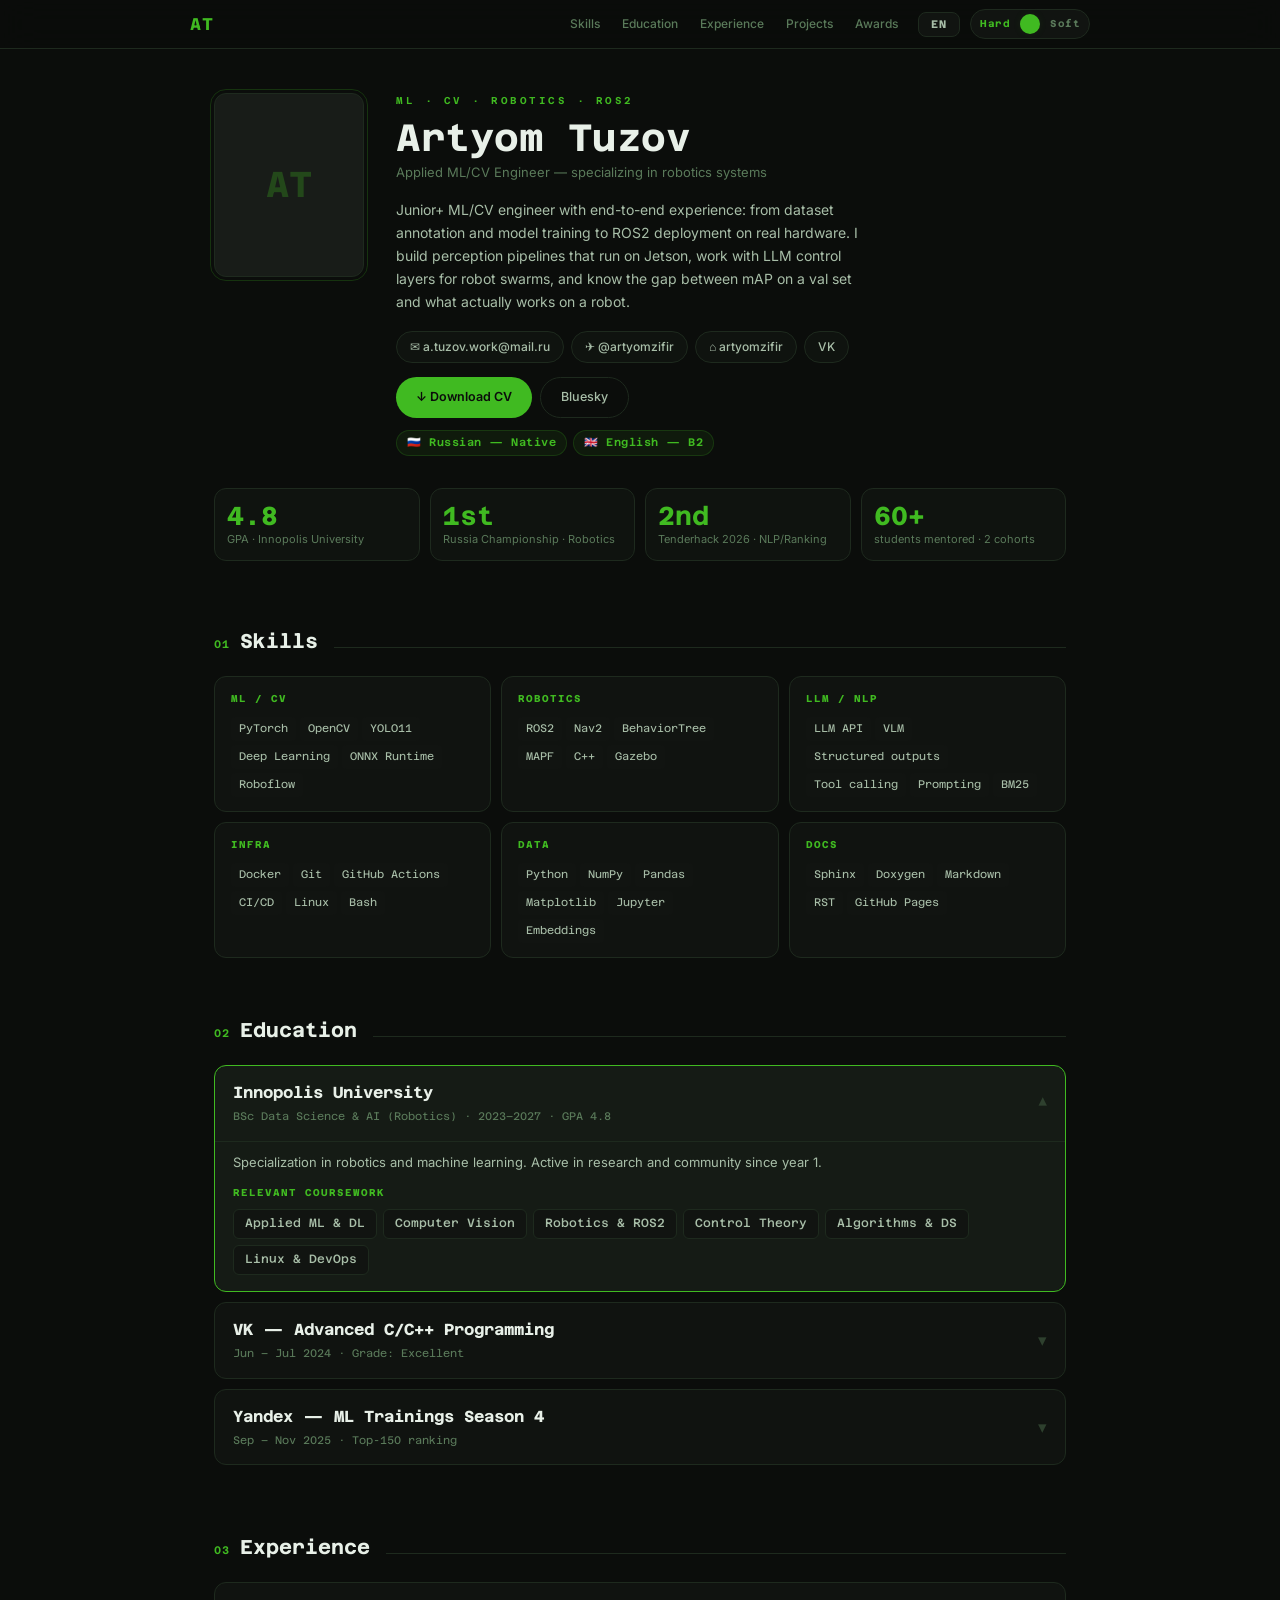
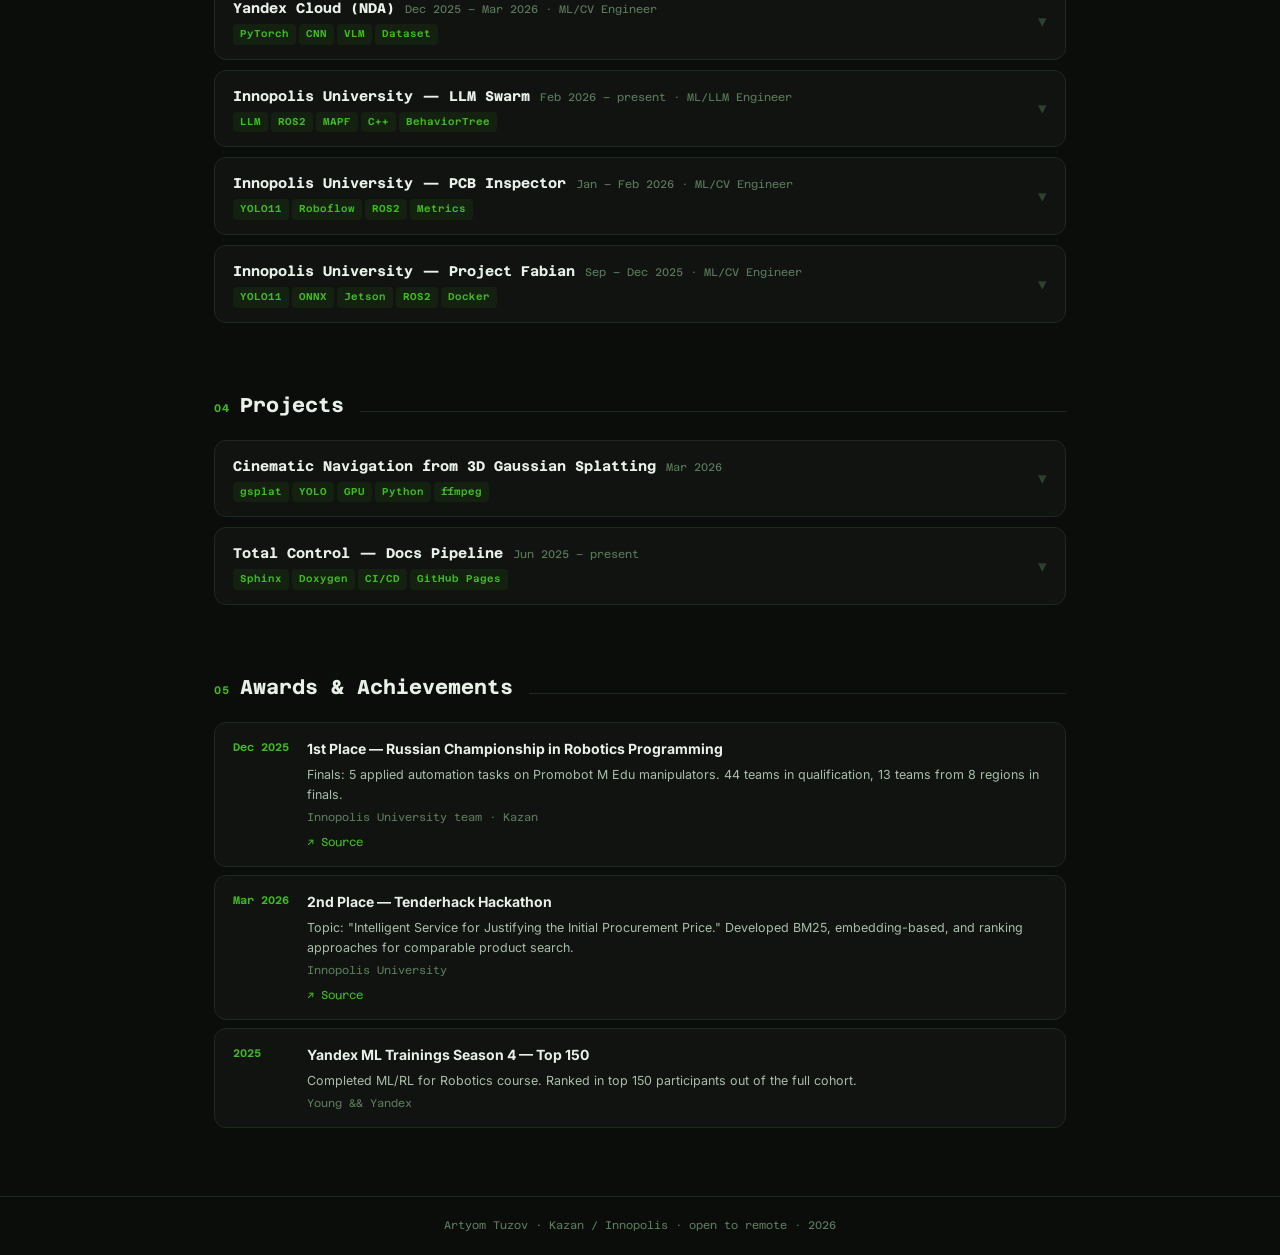
==== index.html @ c73aec63 "init" ====
<!doctype html>
<html lang="en" data-mode="hard" data-lang="en">
<head>
<meta charset="utf-8"/>
<meta name="viewport" content="width=device-width,initial-scale=1"/>
<title>Artyom Tuzov</title>
<meta name="description" content="ML/CV Engineer specializing in robotics. Champion of Russia in robotics programming."/>
<link rel="preconnect" href="https://fonts.googleapis.com"/>
<link rel="preconnect" href="https://fonts.gstatic.com" crossorigin/>
<!-- Font URL is set from CONFIG.fonts.google_fonts in render.js, but preloaded here as default -->
<link id="google-fonts" href="https://fonts.googleapis.com/css2?family=Azeret+Mono:wght@400;500;600;700&family=Comfortaa:wght@400;500;600;700&family=Inter:wght@300;400;500;600&display=swap" rel="stylesheet"/>
<link rel="stylesheet" href="assets/css/style.css"/>
</head>
<body>

<nav class="topbar">
  <div class="topbar-inner">
    <span class="logo">AT</span>
    <div class="topbar-right">
      <div class="nav-links">
        <a href="#skills"     id="nav-skills">Skills</a>
        <a href="#education"  id="nav-edu">Education</a>
        <a href="#experience" id="nav-exp">Experience</a>
        <a href="#projects"   id="nav-proj">Projects</a>
        <a href="#awards"     id="nav-awards">Awards</a>
      </div>

      <!-- Lang toggle -->
      <button class="lang-toggle" onclick="toggleLang()" aria-label="Switch language">
        <span class="lang-current">EN</span>
      </button>

      <!-- Mode toggle -->
      <div class="mode-toggle" onclick="toggleMode()">
        <div class="toggle-track">
          <span class="toggle-label hard-label">Hard</span>
          <span class="toggle-knob"></span>
          <span class="toggle-label soft-label">Soft</span>
        </div>
      </div>
    </div>
  </div>
</nav>

<div class="wrap">

  <header class="hero fi">
    <div class="hero-grid">
      <div class="hero-av-wrap">
        <div class="hero-av" id="hero-av">
          <div class="av-placeholder">AT</div>
        </div>
        <div class="av-ring"></div>
      </div>
      <div class="hero-content">
        <div class="hero-eyebrow" id="hero-eyebrow"></div>
        <h1 class="hero-name">Artyom Tuzov</h1>
        <p class="hero-tagline" id="hero-tagline"></p>
        <p class="hero-pitch" id="hero-pitch"></p>
        <div class="hero-contacts" id="hero-contacts"></div>
        <div class="hero-cta" id="hero-cta"></div>
        <div class="langs-row" id="langs-row"></div>
      </div>
    </div>
  </header>

  <div class="stats" id="stats"></div>

  <main>

    <section id="skills">
      <div class="section-head">
        <span class="section-num">01</span>
        <h2 class="section-title" id="skills-title">Skills</h2>
        <div class="section-line"></div>
      </div>
      <div class="skills-grid" id="skills-grid"></div>
    </section>

    <section id="education">
      <div class="section-head">
        <span class="section-num">02</span>
        <h2 class="section-title" id="edu-title">Education</h2>
        <div class="section-line"></div>
      </div>
      <div id="edu-content"></div>
    </section>

    <section id="experience">
      <div class="section-head">
        <span class="section-num">03</span>
        <h2 class="section-title" id="exp-title">Experience</h2>
        <div class="section-line"></div>
      </div>
      <div id="exp-list"></div>
    </section>

    <section id="projects">
      <div class="section-head">
        <span class="section-num">04</span>
        <h2 class="section-title" id="proj-title">Projects</h2>
        <div class="section-line"></div>
      </div>
      <div id="proj-list"></div>
    </section>

    <section id="awards">
      <div class="section-head">
        <span class="section-num">05</span>
        <h2 class="section-title" id="awards-title">Awards & Achievements</h2>
        <div class="section-line"></div>
      </div>
      <div class="awards-list" id="awards-list"></div>
    </section>

  </main>
</div>

<footer class="footer">
  <div class="wrap" id="footer-text">Artyom Tuzov · Kazan / Innopolis · open to remote · 2026</div>
</footer>

<script src="config.js"></script>
<script src="assets/js/render.js"></script>
<script src="assets/js/theme.js"></script>

<script>
// Update lang button and nav labels on toggle
const _origToggleLang = toggleLang;
function toggleLang() {
  _origToggleLang();
  document.querySelector('.lang-current').textContent = STATE.lang.toUpperCase();
  const navLabels = {
    en: ['Skills','Education','Experience','Projects','Awards'],
    ru: ['Навыки','Образование','Опыт','Проекты','Достижения']
  };
  const ids = ['nav-skills','nav-edu','nav-exp','nav-proj','nav-awards'];
  const labels = navLabels[STATE.lang] || navLabels.en;
  ids.forEach((id, i) => {
    const el = document.getElementById(id);
    if (el) el.textContent = labels[i];
  });
  const ftEl = document.getElementById('footer-text');
  if (ftEl) ftEl.textContent = STATE.lang === 'ru'
    ? 'Артём Тузов · Казань / Иннополис · открыт к удалённой работе · 2026'
    : 'Artyom Tuzov · Kazan / Innopolis · open to remote · 2026';
}
</script>

</body>
</html>
---- assets/css/style.css ----
/* ── Reset ── */
*, *::before, *::after { box-sizing: border-box; margin: 0; padding: 0; }
html { scroll-behavior: smooth; }

/* ── CSS vars — defaults, overridden by render.js applyConfig() ── */
:root {
  --bg:     #0B0D0B;
  --bg2:    #111411;
  --bg3:    #181C18;
  --fg:     #E8F0E8;
  --fg2:    #A8BEA8;
  --muted:  #5A7A5A;
  --faint:  #2E402E;
  --line:   #1E2A1E;
  --accent: #40ba21;
  --a2:     #5cd43e;
  --as:     rgba(64,186,33,0.08);
  --am:     rgba(64,186,33,0.18);
  --card:   rgba(17,20,17,0.92);
  --ch:     rgba(22,28,22,0.98);
  --r:      12px;
  --max:    900px;

  --fh: 'Azeret Mono', monospace;
  --fb: 'Inter', sans-serif;

  --fw-heading: 700;
  --fw-body:    400;
  --ls-body:    0px;
  --lh-body:    1.65;

  --hero-name-size:   38px;
  --hero-name-weight: 700;
  --section-size:     20px;
  --section-weight:   700;
  --card-name-size:   14px;
  --body-size:        14px;
  --stat-num-size:    26px;
  --stat-num-weight:  700;
}

/* ── Base ── */
body {
  font-family: var(--fb);
  font-size: var(--body-size);
  line-height: var(--lh-body);
  color: var(--fg);
  background: var(--bg);
  letter-spacing: var(--ls-body);
  -webkit-font-smoothing: antialiased;
  transition: background 0.45s, color 0.45s;
}
a { color: var(--accent); text-decoration: none; transition: color 0.2s; }
a:hover { color: var(--a2); }
.wrap { max-width: var(--max); margin: 0 auto; padding: 0 24px; }

/* ── Topbar ── */
.topbar {
  position: sticky; top: 0; z-index: 100;
  padding: 9px 24px;
  backdrop-filter: blur(20px) saturate(1.4);
  -webkit-backdrop-filter: blur(20px) saturate(1.4);
  background: color-mix(in srgb, var(--bg) 90%, transparent);
  border-bottom: 1px solid var(--line);
  transition: background 0.45s;
}
.topbar-inner { max-width: var(--max); margin: 0 auto; display: flex; justify-content: space-between; align-items: center; }
.logo {
  font-family: var(--fh); font-weight: var(--fw-heading); font-size: 17px;
  color: var(--accent); letter-spacing: 1px; transition: all 0.4s;
}
[data-mode="soft"] .logo { letter-spacing: 3px; }

.topbar-right { display: flex; align-items: center; gap: 10px; }
.nav-links { display: flex; gap: 2px; }
.nav-links a {
  color: var(--muted); font-size: 12px; font-weight: 500;
  padding: 5px 10px; border-radius: 7px;
  transition: color 0.2s, background 0.2s;
}
.nav-links a:hover { color: var(--fg); background: var(--as); }

/* ── Lang toggle ── */
.lang-toggle {
  padding: 5px 12px; font-size: 11px; font-weight: 700;
  font-family: 'Azeret Mono', monospace; letter-spacing: 1px;
  color: var(--fg2); background: var(--bg2);
  border: 1px solid var(--line); border-radius: 8px;
  cursor: pointer; transition: all 0.2s;
}
.lang-toggle:hover { border-color: var(--accent); color: var(--accent); }

/* ── Mode toggle ── */
.mode-toggle { cursor: pointer; }
.toggle-track {
  display: flex; align-items: center; gap: 7px;
  padding: 4px 6px; border-radius: 999px;
  background: var(--bg2); border: 1px solid var(--line);
  user-select: none; transition: background 0.4s;
}
.toggle-label {
  font-size: 10px; font-weight: 700; color: var(--muted);
  padding: 0 3px; font-family: 'Azeret Mono', monospace;
  letter-spacing: 0.5px; transition: color 0.3s;
}
[data-mode="hard"] .hard-label { color: var(--accent); }
[data-mode="soft"] .soft-label { color: var(--accent); }
[data-mode="soft"] .hard-label { color: var(--muted); }
.toggle-knob {
  width: 20px; height: 20px; border-radius: 50%;
  background: var(--accent); box-shadow: 0 0 8px var(--as);
  transition: transform 0.35s cubic-bezier(.4,0,.2,1), background 0.4s;
  flex-shrink: 0;
}
[data-mode="soft"] .toggle-knob { transform: translateX(2px); }

/* ── Hero ── */
.hero { padding: 44px 0 32px; }
.hero-grid { display: grid; grid-template-columns: 150px 1fr; gap: 32px; align-items: start; }
.hero-av-wrap { position: relative; width: 150px; height: 184px; }
.hero-av {
  width: 150px; height: 184px; border-radius: var(--r);
  border: 1px solid var(--line); background: var(--bg3);
  overflow: hidden; position: relative; z-index: 1;
  transition: border-color 0.4s, background 0.4s;
}
.hero-av img { width: 100%; height: 100%; object-fit: cover; }
.av-placeholder {
  width: 100%; height: 100%; display: flex; align-items: center; justify-content: center;
  font-family: var(--fh); font-size: 36px; font-weight: var(--fw-heading);
  color: var(--accent); opacity: 0.28;
}
.av-ring {
  position: absolute; inset: -4px; border-radius: calc(var(--r) + 4px);
  border: 1px solid var(--accent); opacity: 0.22; z-index: 0; transition: opacity 0.3s;
}
.hero-av-wrap:hover .av-ring { opacity: 0.55; }

.hero-eyebrow {
  font-family: 'Azeret Mono', monospace; font-size: 10px; font-weight: 600;
  color: var(--accent); letter-spacing: 2.5px; text-transform: uppercase; margin-bottom: 8px;
}
.hero-name {
  font-family: var(--fh); font-size: var(--hero-name-size); font-weight: var(--hero-name-weight);
  line-height: 1.05; letter-spacing: -0.5px; margin-bottom: 5px;
  transition: font-family 0.4s, font-size 0.3s;
}
[data-mode="soft"] .hero-name { font-weight: var(--fw-heading); letter-spacing: 0.3px; }
.hero-tagline {
  font-size: 13px; color: var(--muted); margin-bottom: 14px;
  font-weight: var(--fw-body); letter-spacing: var(--ls-body); transition: all 0.4s;
}
.hero-pitch {
  color: var(--fg2); font-size: var(--body-size); line-height: var(--lh-body);
  max-width: 52ch; margin-bottom: 18px; font-weight: var(--fw-body);
}
.hero-contacts { display: flex; flex-wrap: wrap; gap: 7px; margin-bottom: 14px; }
.contact-link {
  display: inline-flex; align-items: center; gap: 5px;
  padding: 5px 13px; font-size: 12px; font-weight: 500;
  color: var(--fg2); background: var(--card);
  border: 1px solid var(--line); border-radius: 999px; transition: all 0.2s;
}
.contact-link:hover { border-color: var(--accent); color: var(--accent); background: var(--as); }
.hero-cta { display: flex; gap: 8px; flex-wrap: wrap; margin-bottom: 12px; }
.btn-primary {
  display: inline-flex; align-items: center; gap: 6px;
  padding: 9px 20px; font-size: 12.5px; font-weight: 600;
  color: var(--bg); background: var(--accent);
  border: none; border-radius: 999px; cursor: pointer;
  transition: all 0.2s; font-family: inherit;
}
.btn-primary:hover { background: var(--a2); transform: translateY(-1px); }
.btn-secondary {
  display: inline-flex; align-items: center; gap: 6px;
  padding: 9px 20px; font-size: 12.5px; font-weight: 500;
  color: var(--fg2); background: transparent;
  border: 1px solid var(--line); border-radius: 999px;
  cursor: pointer; transition: all 0.2s; font-family: inherit;
}
.btn-secondary:hover { border-color: var(--accent); color: var(--accent); }
.langs-row { display: flex; gap: 6px; }
.lang-pill {
  display: inline-flex; align-items: center; gap: 4px;
  padding: 3px 10px; font-size: 11px; font-weight: 600;
  font-family: 'Azeret Mono', monospace; letter-spacing: 0.5px;
  color: var(--accent); background: var(--as);
  border-radius: 999px; border: 1px solid var(--am);
}

/* ── Stats ── */
.stats { display: grid; grid-template-columns: repeat(4, 1fr); gap: 10px; padding-bottom: 36px; }
.stat {
  padding: 14px 12px; background: var(--card); border: 1px solid var(--line);
  border-radius: var(--r); transition: all 0.25s; cursor: default;
}
.stat:hover { border-color: var(--accent); background: var(--as); }
.stat-num {
  font-family: var(--fh); font-size: var(--stat-num-size); font-weight: var(--stat-num-weight);
  color: var(--accent); line-height: 1; margin-bottom: 3px; transition: font-family 0.4s;
}
.stat-label { font-size: 11px; color: var(--muted); font-weight: 400; line-height: 1.3; }

/* ── Sections ── */
section { padding: 28px 0; }
.section-head { display: flex; align-items: baseline; gap: 10px; margin-bottom: 18px; }
.section-num { font-family: 'Azeret Mono', monospace; font-size: 11px; color: var(--accent); font-weight: 600; letter-spacing: 1px; }
.section-title {
  font-family: var(--fh); font-size: var(--section-size); font-weight: var(--section-weight);
  transition: font-family 0.4s;
}
.section-line { flex: 1; height: 1px; background: var(--line); margin-left: 6px; }

/* ── Skills ── */
.skills-grid { display: grid; grid-template-columns: repeat(3, 1fr); gap: 10px; }
.skill-group {
  padding: 14px 16px; background: var(--card); border: 1px solid var(--line);
  border-radius: var(--r); transition: border-color 0.25s;
}
.skill-group:hover { border-color: var(--accent); }
.skill-group-title {
  font-family: 'Azeret Mono', monospace; font-size: 10px; font-weight: 700;
  color: var(--accent); text-transform: uppercase; letter-spacing: 1px; margin-bottom: 9px;
}
.skill-group-items { display: flex; flex-wrap: wrap; gap: 4px; }
.skill-tag {
  padding: 3px 8px; font-size: 11px; color: var(--fg2);
  background: var(--bg2); border-radius: 4px;
  font-family: 'Azeret Mono', monospace; transition: all 0.2s; cursor: default;
}
.skill-tag:hover { background: var(--as); color: var(--accent); }

/* ── Education ── */
.edu-card {
  border: 1px solid var(--line); border-radius: var(--r);
  background: var(--card); margin-bottom: 10px; overflow: hidden;
  transition: border-color 0.25s, background 0.25s;
}
.edu-card:hover { border-color: var(--faint); }
.edu-card[open] { background: var(--ch); border-color: var(--accent); }
.edu-summary {
  cursor: pointer; list-style: none;
  padding: 14px 18px; display: flex; align-items: center;
  justify-content: space-between; gap: 10px; user-select: none;
}
.edu-summary::-webkit-details-marker { display: none; }
.edu-title { font-family: var(--fh); font-size: 16px; font-weight: var(--fw-heading); transition: font-family 0.4s; }
.edu-sub { font-size: 11px; color: var(--muted); font-family: 'Azeret Mono', monospace; margin-top: 2px; }
.edu-body { padding: 0 18px 16px; border-top: 1px solid var(--line); }
.edu-desc { font-size: 13px; color: var(--fg2); margin-top: 10px; line-height: 1.65; font-weight: var(--fw-body); }
.courses-label {
  font-family: 'Azeret Mono', monospace; font-size: 10px; font-weight: 700;
  color: var(--accent); text-transform: uppercase; letter-spacing: 1px; margin: 12px 0 8px;
}
.courses-grid { display: flex; flex-wrap: wrap; gap: 6px; }
.course-chip {
  padding: 4px 11px; font-size: 12px; font-weight: 500;
  color: var(--fg2); background: var(--bg2);
  border: 1px solid var(--line); border-radius: 6px;
  font-family: 'Azeret Mono', monospace; cursor: default;
  transition: background 0.2s, border-color 0.2s, color 0.2s;
}
.course-chip:hover { background: var(--as); border-color: var(--accent); color: var(--accent); }

/* ── Cards ── */
.exp-card, .proj-card {
  border: 1px solid var(--line); border-radius: var(--r);
  background: var(--card); margin-bottom: 10px; overflow: hidden;
  transition: border-color 0.25s, background 0.25s;
}
.exp-card:hover, .proj-card:hover { border-color: var(--faint); }
.exp-card[open], .proj-card[open] { background: var(--ch); border-color: var(--accent); }
.card-summary {
  cursor: pointer; list-style: none;
  padding: 14px 18px; display: flex; align-items: center;
  justify-content: space-between; gap: 10px; user-select: none;
}
.card-summary::-webkit-details-marker { display: none; }
.sum-left { display: flex; flex-direction: column; gap: 4px; min-width: 0; }
.sum-top { display: flex; flex-wrap: wrap; align-items: baseline; gap: 6px 10px; }
.sum-name { font-family: var(--fh); font-size: var(--card-name-size); font-weight: var(--fw-heading); transition: font-family 0.4s; }
.sum-meta { font-size: 11px; color: var(--muted); font-family: 'Azeret Mono', monospace; }
.sum-tags { display: flex; flex-wrap: wrap; gap: 3px; }
.sum-chevron { color: var(--faint); font-size: 17px; flex-shrink: 0; transition: transform 0.3s; }
details[open] .sum-chevron { transform: rotate(180deg); }
.tag { display: inline-block; padding: 2px 7px; font-size: 10px; font-weight: 600; font-family: 'Azeret Mono', monospace; border-radius: 4px; white-space: nowrap; }
.tag-accent { color: var(--accent); background: var(--as); }
.card-body { padding: 0 18px 16px; border-top: 1px solid var(--line); }
.card-sum-text { font-size: 13px; color: var(--fg2); margin-top: 10px; line-height: 1.65; font-weight: var(--fw-body); }
.body-title { font-family: 'Azeret Mono', monospace; font-size: 10px; font-weight: 700; color: var(--accent); text-transform: uppercase; letter-spacing: 1px; margin: 14px 0 7px; }
.bullet-list { list-style: none; display: flex; flex-direction: column; gap: 5px; }
.bullet-list li { position: relative; padding-left: 14px; font-size: 13px; color: var(--fg2); line-height: 1.6; font-weight: var(--fw-body); }
.bullet-list li::before { content: ''; position: absolute; left: 0; top: 7px; width: 4px; height: 4px; background: var(--accent); border-radius: 1px; }
.card-link { margin-top: 10px; font-size: 11.5px; font-family: 'Azeret Mono', monospace; }

/* ── Story ── */
.story-grid { display: grid; grid-template-columns: repeat(3, 1fr); gap: 10px; margin: 12px 0; }
.story-block { padding: 10px 12px; background: var(--bg2); border-radius: 6px; border-left: 2px solid var(--accent); }
.story-label { font-family: 'Azeret Mono', monospace; font-size: 9px; font-weight: 600; color: var(--accent); text-transform: uppercase; letter-spacing: 1px; margin-bottom: 4px; }
.story-text { font-size: 12px; color: var(--fg2); line-height: 1.55; font-weight: var(--fw-body); }
.kv-row { display: flex; gap: 8px; margin-top: 10px; font-size: 12px; align-items: baseline; }
.kv-key { font-family: 'Azeret Mono', monospace; font-size: 10px; font-weight: 600; color: var(--muted); }
.kv-val { color: var(--fg2); font-weight: var(--fw-body); }

/* ── Awards ── */
.awards-list { display: flex; flex-direction: column; gap: 8px; }
.award-item {
  padding: 14px 18px; background: var(--card); border: 1px solid var(--line);
  border-radius: var(--r); transition: border-color 0.25s;
}
.award-item:hover { border-color: var(--accent); }
.award-top { display: flex; align-items: flex-start; gap: 14px; }
.award-year { font-family: 'Azeret Mono', monospace; font-size: 11px; font-weight: 600; color: var(--accent); white-space: nowrap; padding-top: 2px; min-width: 60px; }
.award-name { font-size: 14px; font-weight: var(--fw-heading); color: var(--fg); margin-bottom: 5px; }
.award-desc { font-size: 12.5px; color: var(--fg2); line-height: 1.6; font-weight: var(--fw-body); }
.award-meta { font-size: 11px; color: var(--muted); margin-top: 4px; font-family: 'Azeret Mono', monospace; }

/* ── Footer ── */
.footer { margin-top: 40px; padding: 20px 0; border-top: 1px solid var(--line); text-align: center; font-size: 11px; color: var(--muted); font-family: 'Azeret Mono', monospace; }

/* ── Animations ── */
@keyframes fadeUp { from { opacity: 0; transform: translateY(14px); } to { opacity: 1; transform: translateY(0); } }
.fi { animation: fadeUp 0.55s ease both; }
.d1 { animation-delay: 0.06s; } .d2 { animation-delay: 0.12s; } .d3 { animation-delay: 0.18s; } .d4 { animation-delay: 0.24s; }
.transitioning * { transition: background 0.45s, color 0.45s, border-color 0.45s, font-family 0.4s !important; }

/* ── Responsive ── */
@media (max-width: 700px) {
  .hero-grid { grid-template-columns: 1fr; gap: 18px; }
  .hero-av-wrap, .hero-av { width: 110px; height: 135px; }
  .hero-name { font-size: 28px; }
  .stats { grid-template-columns: repeat(2, 1fr); }
  .skills-grid { grid-template-columns: repeat(2, 1fr); }
  .story-grid { grid-template-columns: 1fr; }
  .nav-links { display: none; }
}
@media (max-width: 480px) {
  .hero-name { font-size: 22px; }
  .stats { grid-template-columns: 1fr; }
  .skills-grid { grid-template-columns: 1fr; }
}
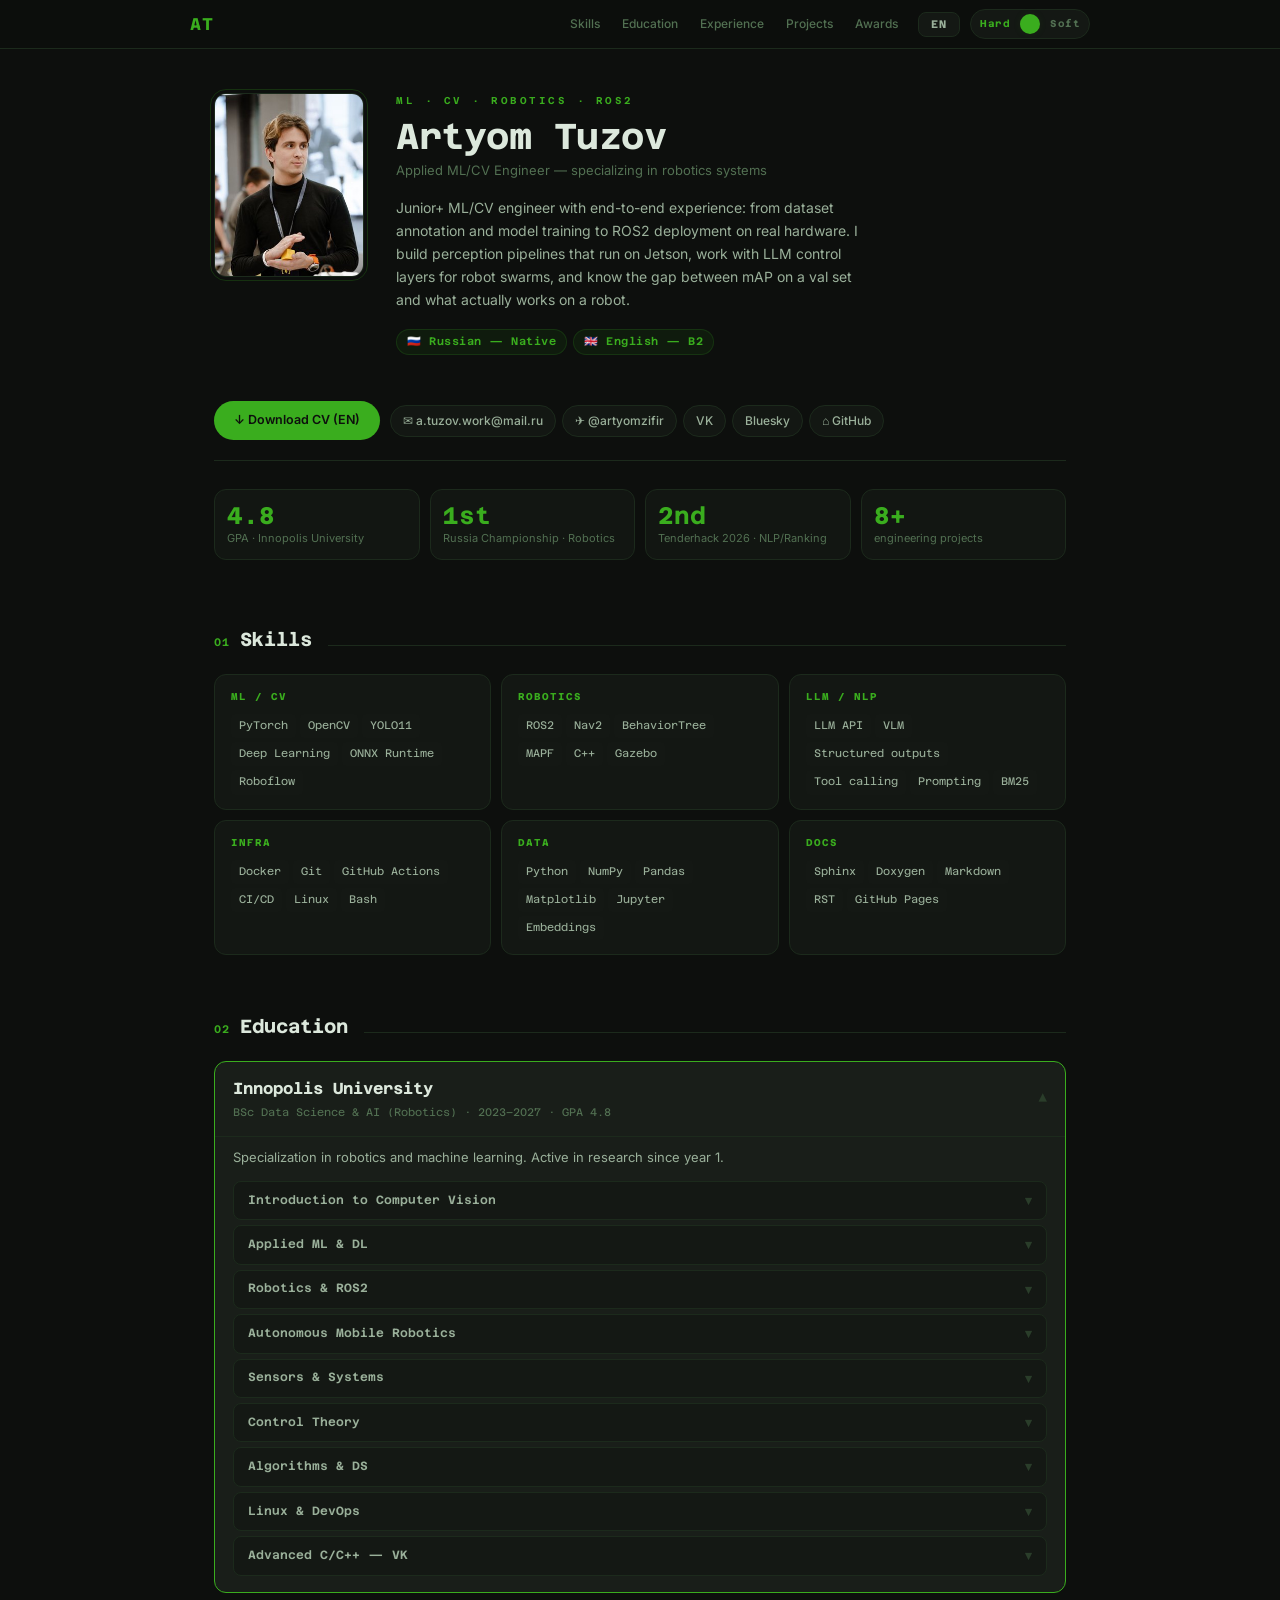
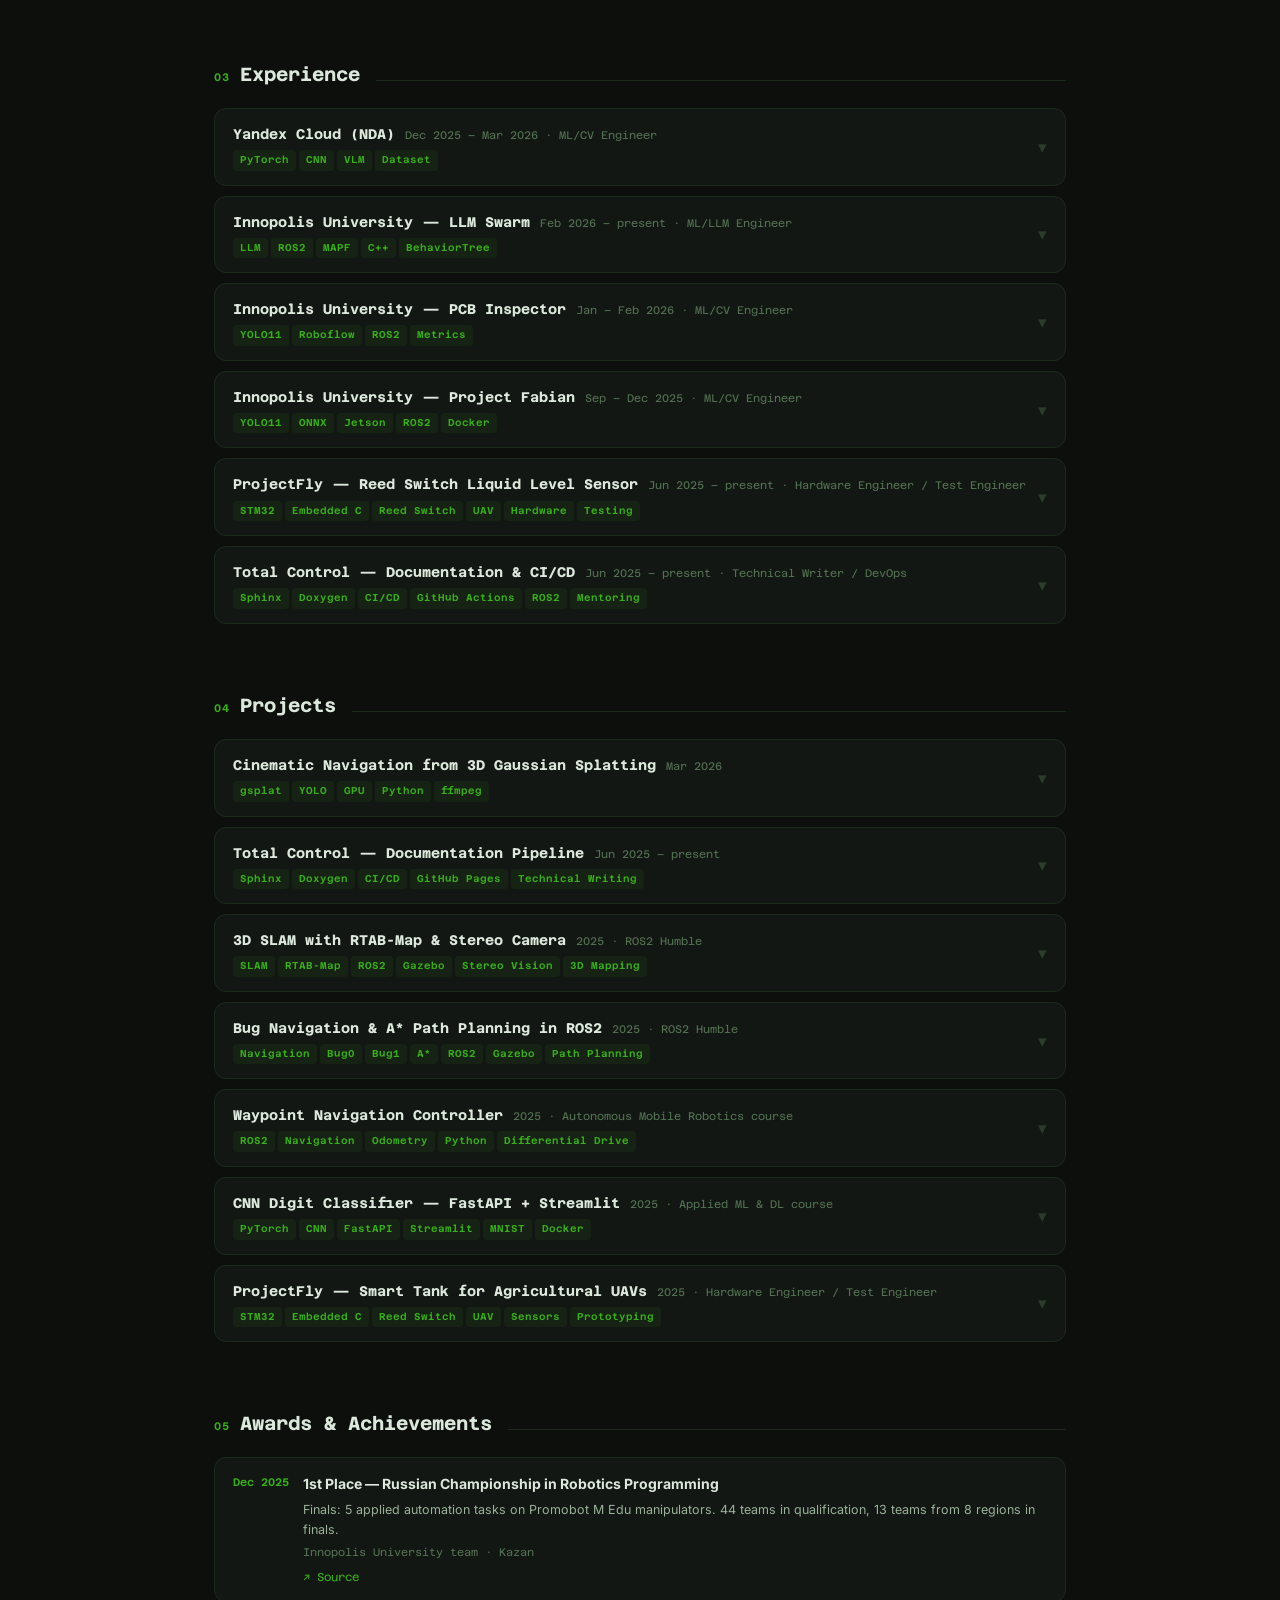
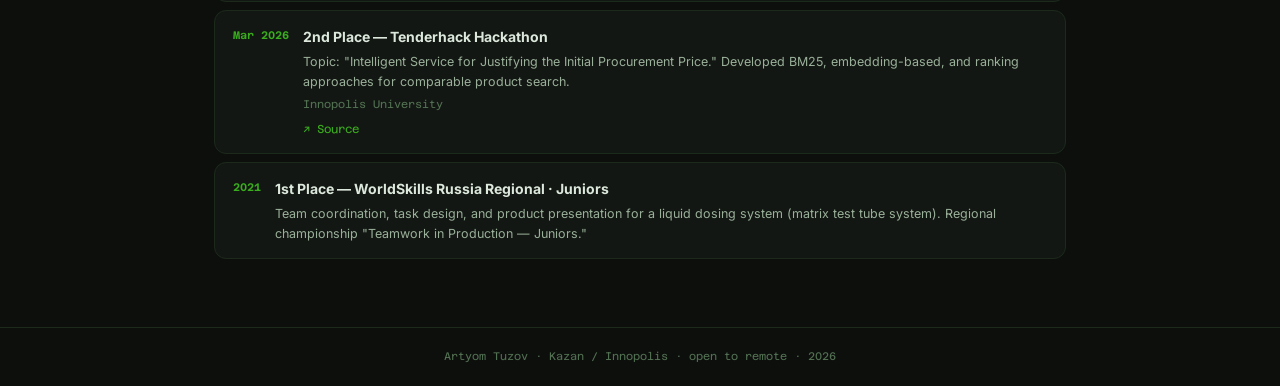
==== commit 06f40b27: "working..." ====
--- a/index.html
+++ b/index.html
@@ -7,8 +7,7 @@
 <meta name="description" content="ML/CV Engineer specializing in robotics. Champion of Russia in robotics programming."/>
 <link rel="preconnect" href="https://fonts.googleapis.com"/>
 <link rel="preconnect" href="https://fonts.gstatic.com" crossorigin/>
-<!-- Font URL is set from CONFIG.fonts.google_fonts in render.js, but preloaded here as default -->
-<link id="google-fonts" href="https://fonts.googleapis.com/css2?family=Azeret+Mono:wght@400;500;600;700&family=Comfortaa:wght@400;500;600;700&family=Inter:wght@300;400;500;600&display=swap" rel="stylesheet"/>
+<link href="https://fonts.googleapis.com/css2?family=Azeret+Mono:wght@400;500;600;700&family=Comfortaa:wght@400;500;600;700&family=Nunito:wght@400;500;600;700&family=Inter:wght@300;400;500;600&display=swap" rel="stylesheet"/>
 <link rel="stylesheet" href="assets/css/style.css"/>
 </head>
 <body>
@@ -24,13 +23,9 @@
         <a href="#projects"   id="nav-proj">Projects</a>
         <a href="#awards"     id="nav-awards">Awards</a>
       </div>
-
-      <!-- Lang toggle -->
-      <button class="lang-toggle" onclick="toggleLang()" aria-label="Switch language">
+      <button class="lang-toggle" onclick="toggleLang()">
         <span class="lang-current">EN</span>
       </button>
-
-      <!-- Mode toggle -->
       <div class="mode-toggle" onclick="toggleMode()">
         <div class="toggle-track">
           <span class="toggle-label hard-label">Hard</span>
@@ -47,9 +42,7 @@
   <header class="hero fi">
     <div class="hero-grid">
       <div class="hero-av-wrap">
-        <div class="hero-av" id="hero-av">
-          <div class="av-placeholder">AT</div>
-        </div>
+        <div class="hero-av" id="hero-av"><div class="av-placeholder">AT</div></div>
         <div class="av-ring"></div>
       </div>
       <div class="hero-content">
@@ -57,18 +50,19 @@
         <h1 class="hero-name">Artyom Tuzov</h1>
         <p class="hero-tagline" id="hero-tagline"></p>
         <p class="hero-pitch" id="hero-pitch"></p>
-        <div class="hero-contacts" id="hero-contacts"></div>
-        <div class="hero-cta" id="hero-cta"></div>
         <div class="langs-row" id="langs-row"></div>
       </div>
     </div>
   </header>
 
+  <!-- Contacts + CV strip -->
+  <div class="contacts-strip" id="contacts-strip"></div>
+
   <div class="stats" id="stats"></div>
 
   <main>
 
-    <section id="skills">
+    <section id="skills" data-section="skills">
       <div class="section-head">
         <span class="section-num">01</span>
         <h2 class="section-title" id="skills-title">Skills</h2>
@@ -77,7 +71,7 @@
       <div class="skills-grid" id="skills-grid"></div>
     </section>
 
-    <section id="education">
+    <section id="education" data-section="education">
       <div class="section-head">
         <span class="section-num">02</span>
         <h2 class="section-title" id="edu-title">Education</h2>
@@ -86,7 +80,7 @@
       <div id="edu-content"></div>
     </section>
 
-    <section id="experience">
+    <section id="experience" data-section="experience">
       <div class="section-head">
         <span class="section-num">03</span>
         <h2 class="section-title" id="exp-title">Experience</h2>
@@ -95,7 +89,7 @@
       <div id="exp-list"></div>
     </section>
 
-    <section id="projects">
+    <section id="projects" data-section="projects">
       <div class="section-head">
         <span class="section-num">04</span>
         <h2 class="section-title" id="proj-title">Projects</h2>
@@ -104,7 +98,7 @@
       <div id="proj-list"></div>
     </section>
 
-    <section id="awards">
+    <section id="awards" data-section="awards">
       <div class="section-head">
         <span class="section-num">05</span>
         <h2 class="section-title" id="awards-title">Awards & Achievements</h2>
@@ -123,29 +117,5 @@
 <script src="config.js"></script>
 <script src="assets/js/render.js"></script>
 <script src="assets/js/theme.js"></script>
-
-<script>
-// Update lang button and nav labels on toggle
-const _origToggleLang = toggleLang;
-function toggleLang() {
-  _origToggleLang();
-  document.querySelector('.lang-current').textContent = STATE.lang.toUpperCase();
-  const navLabels = {
-    en: ['Skills','Education','Experience','Projects','Awards'],
-    ru: ['Навыки','Образование','Опыт','Проекты','Достижения']
-  };
-  const ids = ['nav-skills','nav-edu','nav-exp','nav-proj','nav-awards'];
-  const labels = navLabels[STATE.lang] || navLabels.en;
-  ids.forEach((id, i) => {
-    const el = document.getElementById(id);
-    if (el) el.textContent = labels[i];
-  });
-  const ftEl = document.getElementById('footer-text');
-  if (ftEl) ftEl.textContent = STATE.lang === 'ru'
-    ? 'Артём Тузов · Казань / Иннополис · открыт к удалённой работе · 2026'
-    : 'Artyom Tuzov · Kazan / Innopolis · open to remote · 2026';
-}
-</script>
-
 </body>
 </html>
--- a/assets/css/style.css
+++ b/assets/css/style.css
@@ -262,6 +262,33 @@
 }
 .course-chip:hover { background: var(--as); border-color: var(--accent); color: var(--accent); }
 
+/* Expandable course cards */
+.course-card {
+  border: 1px solid var(--line); border-radius: 8px;
+  background: var(--bg2); overflow: hidden;
+  transition: border-color 0.2s, background 0.2s;
+  width: 100%;
+}
+.course-card[open] { border-color: var(--accent); background: var(--card); }
+.course-card-summary {
+  cursor: pointer; list-style: none;
+  padding: 7px 12px; display: flex; align-items: center;
+  justify-content: space-between; gap: 8px; user-select: none;
+}
+.course-card-summary::-webkit-details-marker { display: none; }
+.course-card-name {
+  font-size: 12px; font-weight: 600; color: var(--fg2);
+  font-family: 'Azeret Mono', monospace; transition: color 0.2s;
+}
+.course-card[open] .course-card-name { color: var(--accent); }
+.course-chevron { font-size: 13px; color: var(--faint); transition: transform 0.25s; flex-shrink: 0; }
+.course-card[open] .course-chevron { transform: rotate(180deg); }
+.course-card-body {
+  padding: 0 12px 10px; font-size: 12px; color: var(--fg2);
+  line-height: 1.6; border-top: 1px solid var(--line);
+  padding-top: 8px; font-weight: var(--fw-body);
+}
+
 /* ── Cards ── */
 .exp-card, .proj-card {
   border: 1px solid var(--line); border-radius: var(--r);
@@ -302,6 +329,21 @@
 .kv-key { font-family: 'Azeret Mono', monospace; font-size: 10px; font-weight: 600; color: var(--muted); }
 .kv-val { color: var(--fg2); font-weight: var(--fw-body); }
 
+/* ── Contacts strip ── */
+.contacts-strip {
+  display: flex; align-items: center; flex-wrap: wrap; gap: 10px;
+  padding: 14px 0 20px; border-bottom: 1px solid var(--line); margin-bottom: 28px;
+}
+.strip-left { flex-shrink: 0; }
+.strip-links { display: flex; flex-wrap: wrap; gap: 6px; }
+.contact-pill {
+  display: inline-flex; align-items: center; gap: 4px;
+  padding: 5px 12px; font-size: 12px; font-weight: 500;
+  color: var(--fg2); background: var(--card);
+  border: 1px solid var(--line); border-radius: 999px; transition: all 0.2s;
+}
+.contact-pill:hover { border-color: var(--accent); color: var(--accent); background: var(--as); }
+
 /* ── Awards ── */
 .awards-list { display: flex; flex-direction: column; gap: 8px; }
 .award-item {
@@ -310,8 +352,12 @@
 }
 .award-item:hover { border-color: var(--accent); }
 .award-top { display: flex; align-items: flex-start; gap: 14px; }
-.award-year { font-family: 'Azeret Mono', monospace; font-size: 11px; font-weight: 600; color: var(--accent); white-space: nowrap; padding-top: 2px; min-width: 60px; }
-.award-name { font-size: 14px; font-weight: var(--fw-heading); color: var(--fg); margin-bottom: 5px; }
+.award-year {
+  font-family: 'Azeret Mono', monospace; font-size: 11px; font-weight: 600;
+  color: var(--accent); white-space: nowrap; padding-top: 2px; flex-shrink: 0;
+}
+.award-body { min-width: 0; flex: 1; }
+.award-name { font-size: 14px; font-weight: var(--fw-heading); color: var(--fg); margin-bottom: 4px; }
 .award-desc { font-size: 12.5px; color: var(--fg2); line-height: 1.6; font-weight: var(--fw-body); }
 .award-meta { font-size: 11px; color: var(--muted); margin-top: 4px; font-family: 'Azeret Mono', monospace; }
 
@@ -339,3 +385,53 @@
   .stats { grid-template-columns: 1fr; }
   .skills-grid { grid-template-columns: 1fr; }
 }
+
+/* ── Course cards (expandable) ── */
+.courses-grid { display: flex; flex-direction: column; gap: 5px; }
+.course-chip {
+  display: inline-block;
+  padding: 4px 11px; font-size: 12px; font-weight: 500;
+  color: var(--fg2); background: var(--bg2);
+  border: 1px solid var(--line); border-radius: 6px;
+  font-family: 'Azeret Mono', monospace; cursor: default;
+  transition: background 0.2s, border-color 0.2s, color 0.2s;
+  margin: 2px;
+}
+.course-chip:hover { background: var(--as); border-color: var(--accent); color: var(--accent); }
+.course-card {
+  border: 1px solid var(--line); border-radius: 8px;
+  background: var(--bg2); overflow: hidden;
+  transition: border-color 0.2s;
+}
+.course-card:hover { border-color: var(--faint); }
+.course-card[open] { border-color: var(--accent); background: var(--bg3); }
+.course-card-summary {
+  cursor: pointer; list-style: none;
+  padding: 8px 14px; display: flex;
+  align-items: center; justify-content: space-between;
+  gap: 8px; user-select: none;
+  font-family: 'Azeret Mono', monospace; font-size: 11.5px;
+  font-weight: 600; color: var(--fg2);
+}
+.course-card-summary::-webkit-details-marker { display: none; }
+.course-card[open] .course-card-summary { color: var(--accent); }
+.course-chevron { font-size: 13px; color: var(--faint); transition: transform 0.25s; flex-shrink: 0; }
+.course-card[open] .course-chevron { transform: rotate(180deg); }
+.course-card-body {
+  padding: 6px 14px 10px;
+  font-size: 12px; color: var(--fg2); line-height: 1.6;
+  border-top: 1px solid var(--line);
+  font-weight: var(--fw-body);
+}
+
+/* ── Cyrillic font fix for soft mode ── */
+/* Comfortaa has no Cyrillic — use Nunito in RU soft */
+[data-lang="ru"][data-mode="soft"] .hero-name,
+[data-lang="ru"][data-mode="soft"] .section-title,
+[data-lang="ru"][data-mode="soft"] .sum-name,
+[data-lang="ru"][data-mode="soft"] .edu-title,
+[data-lang="ru"][data-mode="soft"] .stat-num,
+[data-lang="ru"][data-mode="soft"] .logo,
+[data-lang="ru"][data-mode="soft"] .av-placeholder {
+  font-family: 'Nunito', sans-serif !important;
+}
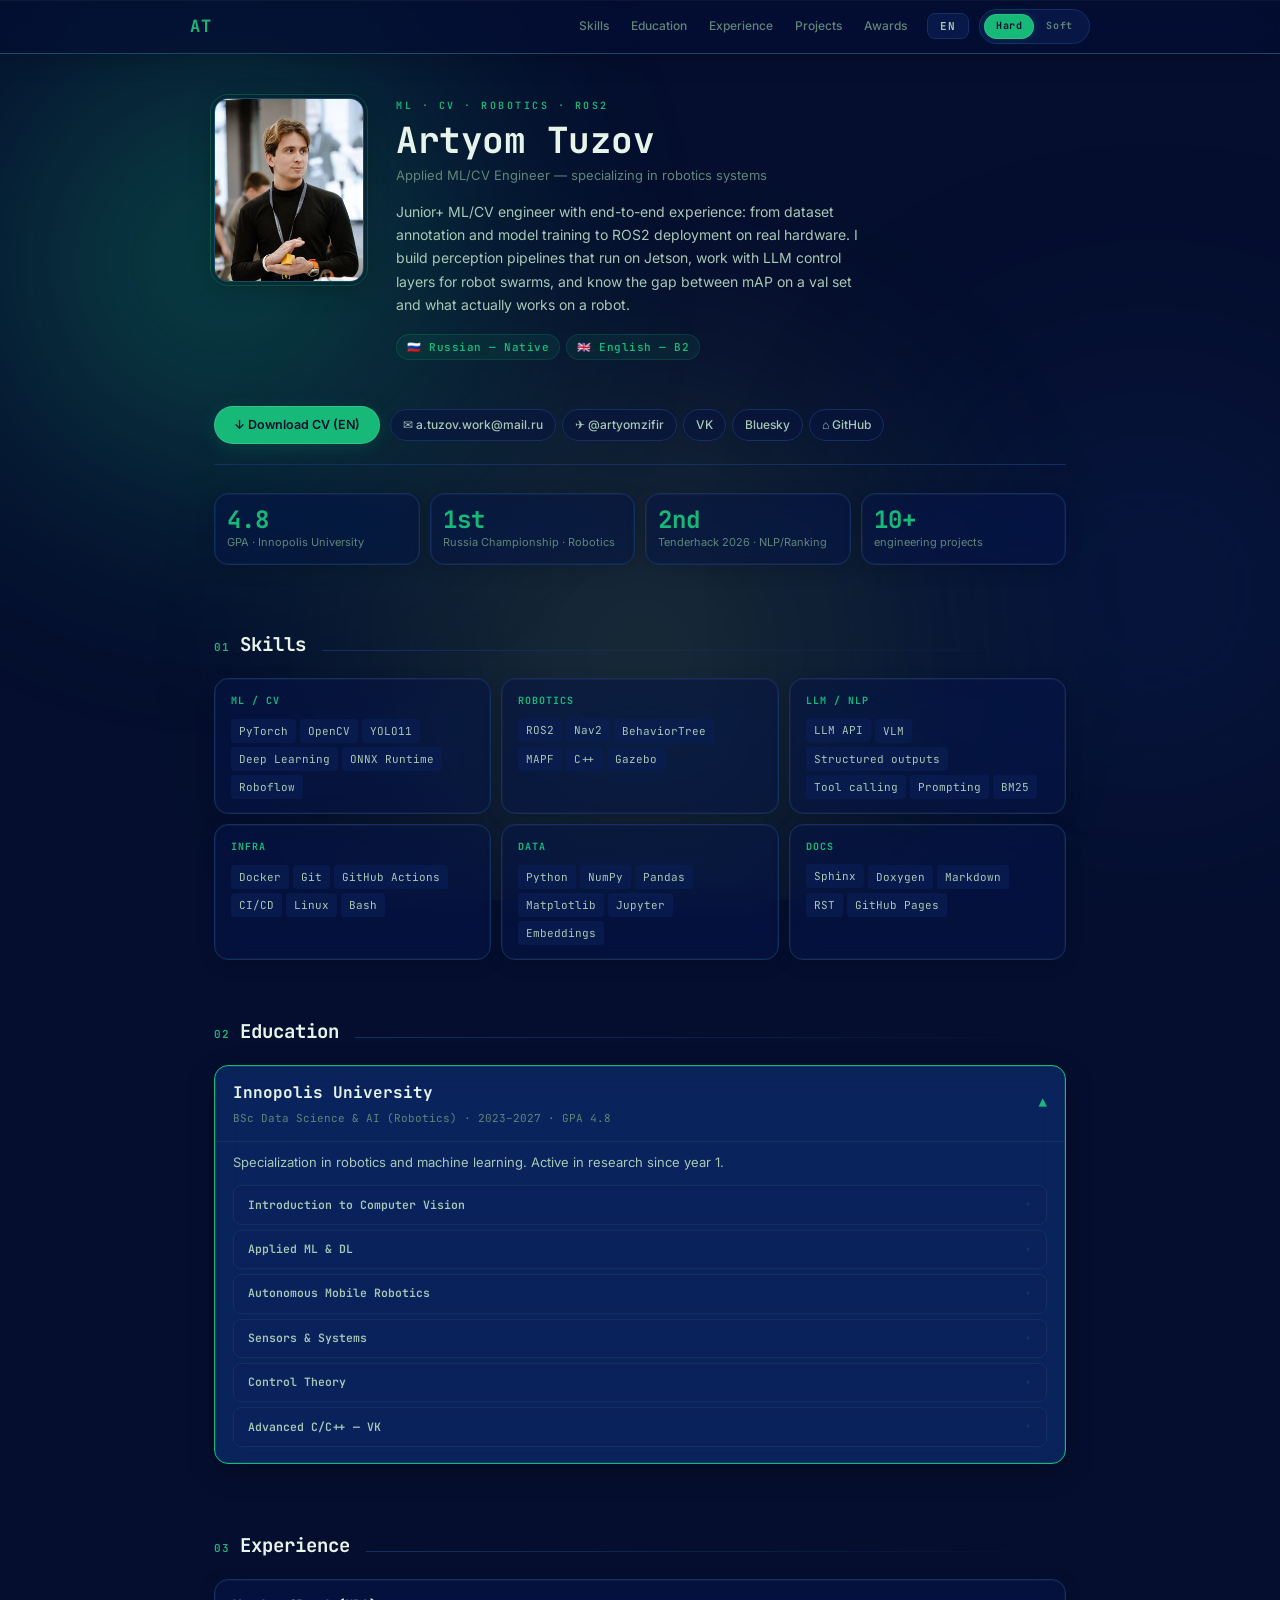
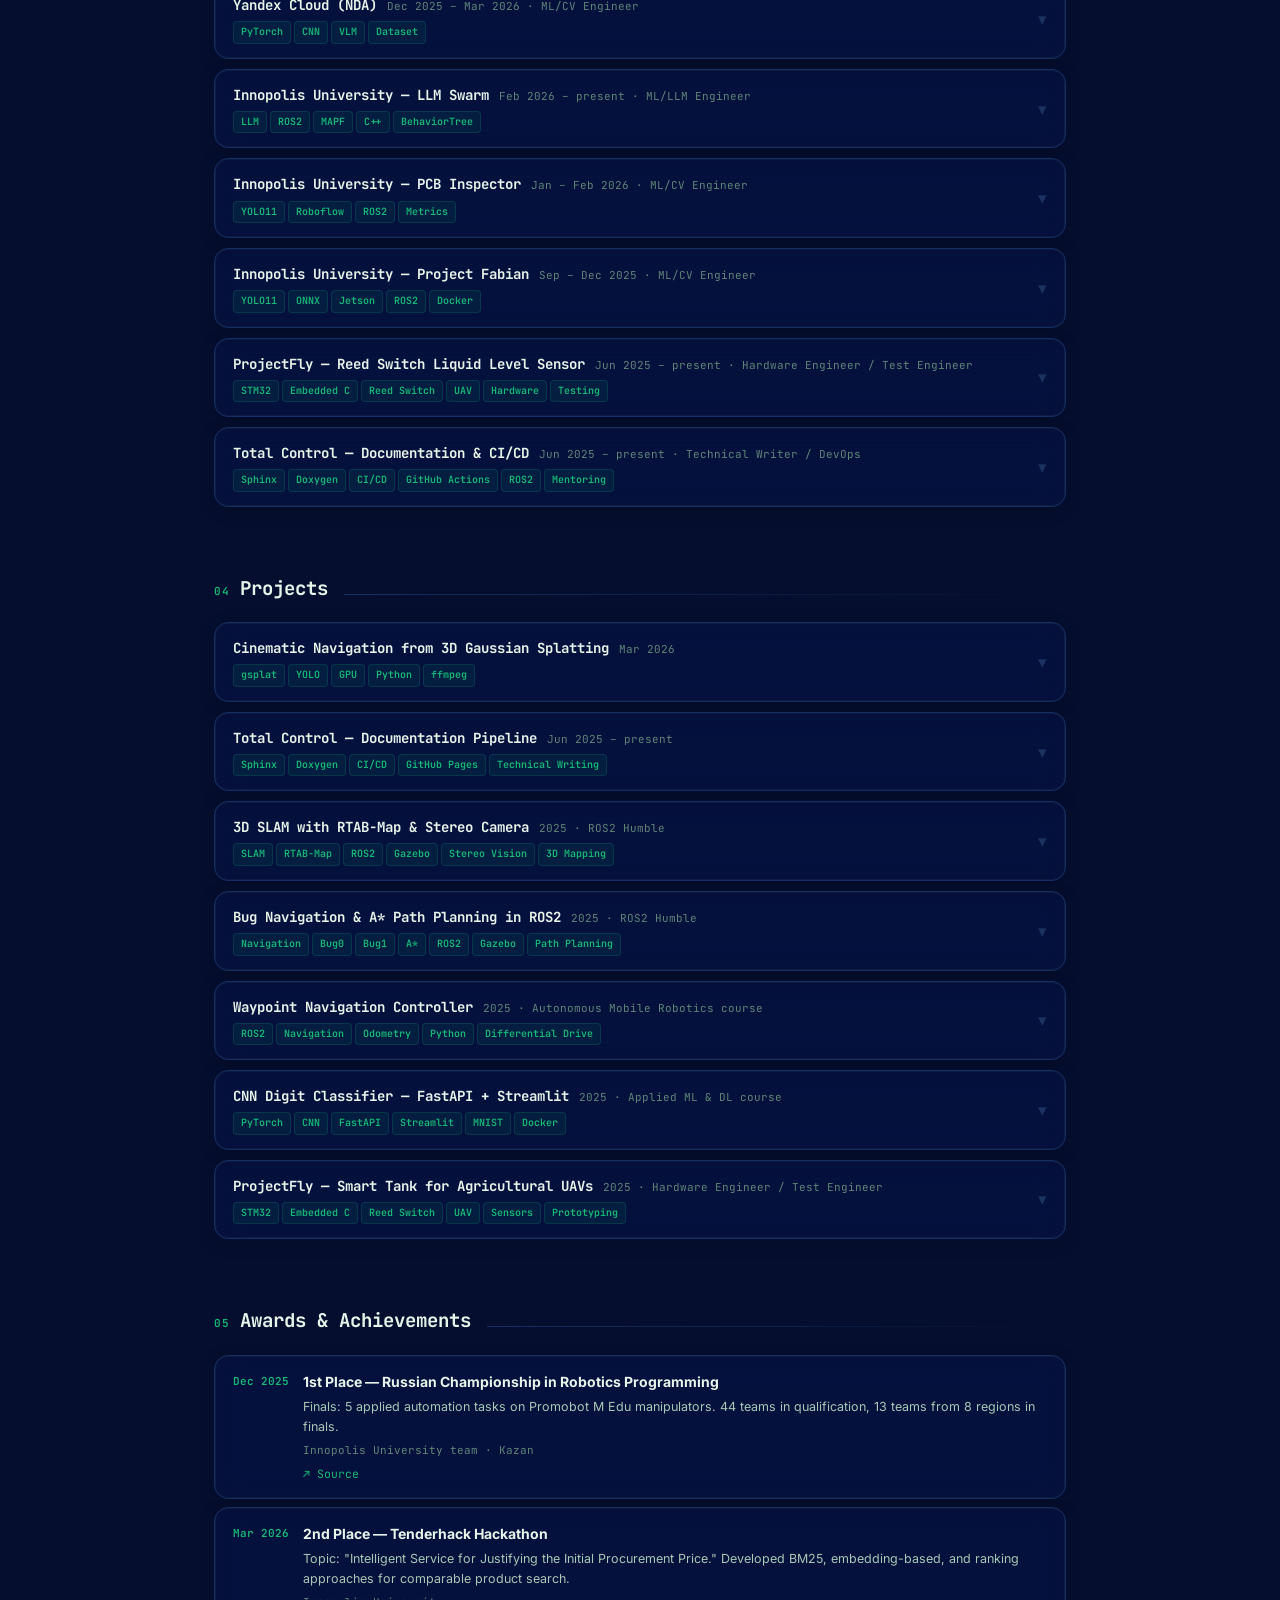
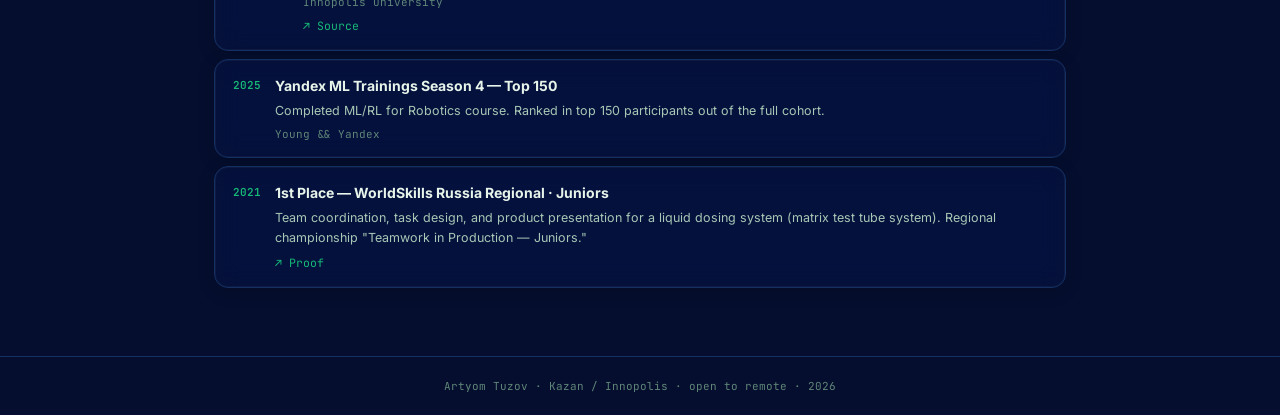
==== commit 65351c1a: "feat: design" ====
--- a/index.html
+++ b/index.html
@@ -7,10 +7,22 @@
 <meta name="description" content="ML/CV Engineer specializing in robotics. Champion of Russia in robotics programming."/>
 <link rel="preconnect" href="https://fonts.googleapis.com"/>
 <link rel="preconnect" href="https://fonts.gstatic.com" crossorigin/>
-<link href="https://fonts.googleapis.com/css2?family=Azeret+Mono:wght@400;500;600;700&family=Comfortaa:wght@400;500;600;700&family=Nunito:wght@400;500;600;700&family=Inter:wght@300;400;500;600&display=swap" rel="stylesheet"/>
+<!--
+  All families requested with cyrillic subset so RU and EN render in identical typefaces.
+  JetBrains Mono replaces Azeret Mono (Azeret Mono has no Cyrillic glyphs on Google Fonts).
+  Comfortaa includes Cyrillic since 2018.
+-->
+<link href="https://fonts.googleapis.com/css2?family=JetBrains+Mono:wght@400;500;600;700&family=Comfortaa:wght@400;500;600;700&family=Inter:wght@300;400;500;600;700&display=swap" rel="stylesheet"/>
 <link rel="stylesheet" href="assets/css/style.css"/>
 </head>
 <body>
+
+<!-- Frosted background gradient layers (positioned behind everything) -->
+<div class="bg-gradient" aria-hidden="true">
+  <div class="bg-blob bg-blob-1"></div>
+  <div class="bg-blob bg-blob-2"></div>
+  <div class="bg-blob bg-blob-3"></div>
+</div>
 
 <nav class="topbar">
   <div class="topbar-inner">
@@ -28,8 +40,8 @@
       </button>
       <div class="mode-toggle" onclick="toggleMode()">
         <div class="toggle-track">
+          <span class="toggle-pill" aria-hidden="true"></span>
           <span class="toggle-label hard-label">Hard</span>
-          <span class="toggle-knob"></span>
           <span class="toggle-label soft-label">Soft</span>
         </div>
       </div>
--- a/assets/css/style.css
+++ b/assets/css/style.css
@@ -4,24 +4,24 @@
 
 /* ── CSS vars — defaults, overridden by render.js applyConfig() ── */
 :root {
-  --bg:     #0B0D0B;
-  --bg2:    #111411;
-  --bg3:    #181C18;
-  --fg:     #E8F0E8;
-  --fg2:    #A8BEA8;
-  --muted:  #5A7A5A;
-  --faint:  #2E402E;
-  --line:   #1E2A1E;
-  --accent: #40ba21;
-  --a2:     #5cd43e;
-  --as:     rgba(64,186,33,0.08);
-  --am:     rgba(64,186,33,0.18);
-  --card:   rgba(17,20,17,0.92);
-  --ch:     rgba(22,28,22,0.98);
-  --r:      12px;
+  --bg:     #050E2E;
+  --bg2:    #0A1E55;
+  --bg3:    #0E2D6B;
+  --fg:     #E7F4EA;
+  --fg2:    #A8C8B5;
+  --muted:  #5F8678;
+  --faint:  #1B3360;
+  --line:   #143063;
+  --accent: #17B978;
+  --a2:     #A7FF83;
+  --as:     rgba(23,185,120,0.10);
+  --am:     rgba(23,185,120,0.22);
+  --card:   rgba(8,21,64,0.55);
+  --ch:     rgba(14,45,107,0.70);
+  --r:      14px;
   --max:    900px;
 
-  --fh: 'Azeret Mono', monospace;
+  --fh: 'JetBrains Mono', monospace;
   --fb: 'Inter', sans-serif;
 
   --fw-heading: 700;
@@ -37,9 +37,16 @@
   --body-size:        14px;
   --stat-num-size:    26px;
   --stat-num-weight:  700;
+
+  /* shared transitions */
+  --t-fast:   0.22s cubic-bezier(.4,0,.2,1);
+  --t-med:    0.35s cubic-bezier(.4,0,.2,1);
+  --t-slow:   0.55s cubic-bezier(.4,0,.2,1);
+  --t-mode:   0.55s cubic-bezier(.34,1.1,.4,1);
 }
 
 /* ── Base ── */
+html, body { min-height: 100%; }
 body {
   font-family: var(--fb);
   font-size: var(--body-size);
@@ -48,26 +55,91 @@
   background: var(--bg);
   letter-spacing: var(--ls-body);
   -webkit-font-smoothing: antialiased;
-  transition: background 0.45s, color 0.45s;
-}
-a { color: var(--accent); text-decoration: none; transition: color 0.2s; }
+  -moz-osx-font-smoothing: grayscale;
+  position: relative;
+  overflow-x: hidden;
+  transition: background var(--t-mode), color var(--t-mode);
+}
+a { color: var(--accent); text-decoration: none; transition: color var(--t-fast); }
 a:hover { color: var(--a2); }
-.wrap { max-width: var(--max); margin: 0 auto; padding: 0 24px; }
+.wrap {
+  max-width: var(--max); margin: 0 auto; padding: 0 24px;
+  position: relative; z-index: 1;
+  /* opacity used for language fade transition */
+  transition: opacity var(--t-med);
+}
+.lang-switching .wrap { opacity: 0; }
+
+/* ── Background frosted gradient ── */
+.bg-gradient {
+  position: fixed; inset: 0; z-index: 0;
+  pointer-events: none; overflow: hidden;
+}
+.bg-blob {
+  position: absolute;
+  border-radius: 50%;
+  filter: blur(120px);
+  opacity: 0.45;
+  transition: background var(--t-mode), opacity var(--t-mode);
+  will-change: transform;
+}
+.bg-blob-1 {
+  top: -10%; left: -10%;
+  width: 55vw; height: 55vw;
+  background: radial-gradient(circle at 50% 50%, var(--accent) 0%, transparent 65%);
+  animation: drift1 26s ease-in-out infinite;
+}
+.bg-blob-2 {
+  top: 30%; right: -15%;
+  width: 50vw; height: 50vw;
+  background: radial-gradient(circle at 50% 50%, var(--bg3) 0%, transparent 65%);
+  animation: drift2 32s ease-in-out infinite;
+}
+.bg-blob-3 {
+  bottom: -15%; left: 20%;
+  width: 60vw; height: 60vw;
+  background: radial-gradient(circle at 50% 50%, var(--a2) 0%, transparent 70%);
+  opacity: 0.18;
+  animation: drift3 38s ease-in-out infinite;
+}
+@keyframes drift1 {
+  0%,100% { transform: translate(0,0) scale(1); }
+  50%     { transform: translate(8vw,6vh) scale(1.08); }
+}
+@keyframes drift2 {
+  0%,100% { transform: translate(0,0) scale(1); }
+  50%     { transform: translate(-6vw,4vh) scale(1.05); }
+}
+@keyframes drift3 {
+  0%,100% { transform: translate(0,0) scale(1); }
+  50%     { transform: translate(4vw,-5vh) scale(1.1); }
+}
+
+/* In soft mode, blobs use the warm palette */
+[data-mode="soft"] .bg-blob-1 { opacity: 0.35; }
+[data-mode="soft"] .bg-blob-2 { opacity: 0.30; }
+[data-mode="soft"] .bg-blob-3 { opacity: 0.20; }
+
+@media (prefers-reduced-motion: reduce) {
+  .bg-blob { animation: none; }
+  .wrap, body, * { transition: none !important; }
+}
 
 /* ── Topbar ── */
 .topbar {
   position: sticky; top: 0; z-index: 100;
   padding: 9px 24px;
-  backdrop-filter: blur(20px) saturate(1.4);
-  -webkit-backdrop-filter: blur(20px) saturate(1.4);
-  background: color-mix(in srgb, var(--bg) 90%, transparent);
-  border-bottom: 1px solid var(--line);
-  transition: background 0.45s;
+  backdrop-filter: blur(22px) saturate(1.6);
+  -webkit-backdrop-filter: blur(22px) saturate(1.6);
+  background: color-mix(in srgb, var(--bg) 70%, transparent);
+  border-bottom: 1px solid color-mix(in srgb, var(--accent) 18%, var(--line));
+  box-shadow: 0 1px 0 rgba(255,255,255,0.04) inset, 0 4px 24px rgba(0,0,0,0.18);
+  transition: background var(--t-mode), border-color var(--t-mode);
 }
 .topbar-inner { max-width: var(--max); margin: 0 auto; display: flex; justify-content: space-between; align-items: center; }
 .logo {
   font-family: var(--fh); font-weight: var(--fw-heading); font-size: 17px;
-  color: var(--accent); letter-spacing: 1px; transition: all 0.4s;
+  color: var(--accent); letter-spacing: 1px; transition: all var(--t-med);
 }
 [data-mode="soft"] .logo { letter-spacing: 3px; }
 
@@ -76,43 +148,75 @@
 .nav-links a {
   color: var(--muted); font-size: 12px; font-weight: 500;
   padding: 5px 10px; border-radius: 7px;
-  transition: color 0.2s, background 0.2s;
+  transition: color var(--t-fast), background var(--t-fast);
 }
 .nav-links a:hover { color: var(--fg); background: var(--as); }
 
 /* ── Lang toggle ── */
 .lang-toggle {
   padding: 5px 12px; font-size: 11px; font-weight: 700;
-  font-family: 'Azeret Mono', monospace; letter-spacing: 1px;
-  color: var(--fg2); background: var(--bg2);
+  font-family: var(--fh); letter-spacing: 1px;
+  color: var(--fg2);
+  background: color-mix(in srgb, var(--bg2) 70%, transparent);
+  backdrop-filter: blur(8px); -webkit-backdrop-filter: blur(8px);
   border: 1px solid var(--line); border-radius: 8px;
-  cursor: pointer; transition: all 0.2s;
-}
-.lang-toggle:hover { border-color: var(--accent); color: var(--accent); }
-
-/* ── Mode toggle ── */
+  cursor: pointer; transition: all var(--t-fast);
+}
+.lang-toggle:hover {
+  border-color: var(--accent); color: var(--accent);
+  box-shadow: 0 0 0 3px var(--as);
+}
+.lang-toggle:active { transform: scale(0.96); }
+
+/* ── Mode toggle ──
+   Track is a horizontal flex container with two equal-width labels.
+   A pill is absolutely positioned and slides between the two label slots,
+   covering exactly one label at a time. We use percentages so the pill
+   width is always (track_width - 2*padding) / 2 — matching the label area.
+*/
 .mode-toggle { cursor: pointer; }
 .toggle-track {
-  display: flex; align-items: center; gap: 7px;
-  padding: 4px 6px; border-radius: 999px;
-  background: var(--bg2); border: 1px solid var(--line);
-  user-select: none; transition: background 0.4s;
+  position: relative;
+  display: flex; align-items: stretch;
+  padding: 4px; border-radius: 999px;
+  background: color-mix(in srgb, var(--bg2) 60%, transparent);
+  backdrop-filter: blur(10px); -webkit-backdrop-filter: blur(10px);
+  border: 1px solid var(--line);
+  user-select: none;
+  transition: background var(--t-mode), border-color var(--t-mode);
+  isolation: isolate;
+}
+.mode-toggle:hover .toggle-track {
+  border-color: color-mix(in srgb, var(--accent) 50%, var(--line));
 }
 .toggle-label {
-  font-size: 10px; font-weight: 700; color: var(--muted);
-  padding: 0 3px; font-family: 'Azeret Mono', monospace;
-  letter-spacing: 0.5px; transition: color 0.3s;
-}
-[data-mode="hard"] .hard-label { color: var(--accent); }
-[data-mode="soft"] .soft-label { color: var(--accent); }
+  position: relative; z-index: 1;
+  display: inline-flex; align-items: center; justify-content: center;
+  min-width: 44px;
+  padding: 4px 12px;
+  font-size: 10px; font-weight: 700;
+  font-family: var(--fh); letter-spacing: 0.6px;
+  color: var(--muted);
+  transition: color var(--t-med);
+}
+[data-mode="hard"] .hard-label { color: var(--bg); }
+[data-mode="soft"] .soft-label { color: var(--bg); }
+[data-mode="hard"] .soft-label { color: var(--muted); }
 [data-mode="soft"] .hard-label { color: var(--muted); }
-.toggle-knob {
-  width: 20px; height: 20px; border-radius: 50%;
-  background: var(--accent); box-shadow: 0 0 8px var(--as);
-  transition: transform 0.35s cubic-bezier(.4,0,.2,1), background 0.4s;
-  flex-shrink: 0;
-}
-[data-mode="soft"] .toggle-knob { transform: translateX(2px); }
+
+.toggle-pill {
+  position: absolute;
+  top: 4px; bottom: 4px;
+  left: 4px;
+  width: calc(50% - 4px);
+  border-radius: 999px;
+  background: var(--accent);
+  box-shadow: 0 0 12px var(--am), 0 0 0 1px rgba(255,255,255,0.10) inset;
+  transition: transform var(--t-mode), background var(--t-mode), box-shadow var(--t-mode);
+  z-index: 0;
+}
+[data-mode="hard"] .toggle-pill { transform: translateX(0); }
+[data-mode="soft"] .toggle-pill { transform: translateX(100%); }
 
 /* ── Hero ── */
 .hero { padding: 44px 0 32px; }
@@ -120,35 +224,37 @@
 .hero-av-wrap { position: relative; width: 150px; height: 184px; }
 .hero-av {
   width: 150px; height: 184px; border-radius: var(--r);
-  border: 1px solid var(--line); background: var(--bg3);
+  border: 1px solid color-mix(in srgb, var(--accent) 22%, var(--line));
+  background: var(--bg3);
   overflow: hidden; position: relative; z-index: 1;
-  transition: border-color 0.4s, background 0.4s;
+  box-shadow: 0 6px 24px rgba(0,0,0,0.25), 0 0 0 1px rgba(255,255,255,0.04) inset;
+  transition: border-color var(--t-mode), background var(--t-mode);
 }
 .hero-av img { width: 100%; height: 100%; object-fit: cover; }
 .av-placeholder {
   width: 100%; height: 100%; display: flex; align-items: center; justify-content: center;
   font-family: var(--fh); font-size: 36px; font-weight: var(--fw-heading);
-  color: var(--accent); opacity: 0.28;
+  color: var(--accent); opacity: 0.32;
 }
 .av-ring {
   position: absolute; inset: -4px; border-radius: calc(var(--r) + 4px);
-  border: 1px solid var(--accent); opacity: 0.22; z-index: 0; transition: opacity 0.3s;
-}
-.hero-av-wrap:hover .av-ring { opacity: 0.55; }
+  border: 1px solid var(--accent); opacity: 0.28; z-index: 0; transition: opacity var(--t-fast);
+}
+.hero-av-wrap:hover .av-ring { opacity: 0.6; }
 
 .hero-eyebrow {
-  font-family: 'Azeret Mono', monospace; font-size: 10px; font-weight: 600;
+  font-family: var(--fh); font-size: 10px; font-weight: 600;
   color: var(--accent); letter-spacing: 2.5px; text-transform: uppercase; margin-bottom: 8px;
 }
 .hero-name {
   font-family: var(--fh); font-size: var(--hero-name-size); font-weight: var(--hero-name-weight);
   line-height: 1.05; letter-spacing: -0.5px; margin-bottom: 5px;
-  transition: font-family 0.4s, font-size 0.3s;
+  transition: font-family var(--t-mode), font-size var(--t-med);
 }
 [data-mode="soft"] .hero-name { font-weight: var(--fw-heading); letter-spacing: 0.3px; }
 .hero-tagline {
   font-size: 13px; color: var(--muted); margin-bottom: 14px;
-  font-weight: var(--fw-body); letter-spacing: var(--ls-body); transition: all 0.4s;
+  font-weight: var(--fw-body); letter-spacing: var(--ls-body); transition: all var(--t-mode);
 }
 .hero-pitch {
   color: var(--fg2); font-size: var(--body-size); line-height: var(--lh-body);
@@ -159,7 +265,7 @@
   display: inline-flex; align-items: center; gap: 5px;
   padding: 5px 13px; font-size: 12px; font-weight: 500;
   color: var(--fg2); background: var(--card);
-  border: 1px solid var(--line); border-radius: 999px; transition: all 0.2s;
+  border: 1px solid var(--line); border-radius: 999px; transition: all var(--t-fast);
 }
 .contact-link:hover { border-color: var(--accent); color: var(--accent); background: var(--as); }
 .hero-cta { display: flex; gap: 8px; flex-wrap: wrap; margin-bottom: 12px; }
@@ -168,22 +274,24 @@
   padding: 9px 20px; font-size: 12.5px; font-weight: 600;
   color: var(--bg); background: var(--accent);
   border: none; border-radius: 999px; cursor: pointer;
-  transition: all 0.2s; font-family: inherit;
-}
-.btn-primary:hover { background: var(--a2); transform: translateY(-1px); }
+  box-shadow: 0 4px 18px var(--am), 0 0 0 1px rgba(255,255,255,0.12) inset;
+  transition: all var(--t-fast); font-family: inherit;
+}
+.btn-primary:hover { background: var(--a2); transform: translateY(-1px); box-shadow: 0 6px 22px var(--am); }
+.btn-primary:active { transform: translateY(0); }
 .btn-secondary {
   display: inline-flex; align-items: center; gap: 6px;
   padding: 9px 20px; font-size: 12.5px; font-weight: 500;
   color: var(--fg2); background: transparent;
   border: 1px solid var(--line); border-radius: 999px;
-  cursor: pointer; transition: all 0.2s; font-family: inherit;
+  cursor: pointer; transition: all var(--t-fast); font-family: inherit;
 }
 .btn-secondary:hover { border-color: var(--accent); color: var(--accent); }
 .langs-row { display: flex; gap: 6px; }
 .lang-pill {
   display: inline-flex; align-items: center; gap: 4px;
   padding: 3px 10px; font-size: 11px; font-weight: 600;
-  font-family: 'Azeret Mono', monospace; letter-spacing: 0.5px;
+  font-family: var(--fh); letter-spacing: 0.5px;
   color: var(--accent); background: var(--as);
   border-radius: 999px; border: 1px solid var(--am);
 }
@@ -191,112 +299,147 @@
 /* ── Stats ── */
 .stats { display: grid; grid-template-columns: repeat(4, 1fr); gap: 10px; padding-bottom: 36px; }
 .stat {
-  padding: 14px 12px; background: var(--card); border: 1px solid var(--line);
-  border-radius: var(--r); transition: all 0.25s; cursor: default;
-}
-.stat:hover { border-color: var(--accent); background: var(--as); }
+  padding: 14px 12px;
+  background: var(--card);
+  backdrop-filter: blur(14px) saturate(1.4);
+  -webkit-backdrop-filter: blur(14px) saturate(1.4);
+  border: 1px solid var(--line);
+  border-radius: var(--r);
+  box-shadow: 0 4px 18px rgba(0,0,0,0.16), 0 0 0 1px rgba(255,255,255,0.04) inset;
+  transition: all var(--t-fast); cursor: default;
+}
+.stat:hover {
+  border-color: var(--accent);
+  background: color-mix(in srgb, var(--accent) 6%, var(--card));
+  transform: translateY(-2px);
+  box-shadow: 0 8px 28px rgba(0,0,0,0.22), 0 0 0 1px var(--am) inset;
+}
 .stat-num {
   font-family: var(--fh); font-size: var(--stat-num-size); font-weight: var(--stat-num-weight);
-  color: var(--accent); line-height: 1; margin-bottom: 3px; transition: font-family 0.4s;
+  color: var(--accent); line-height: 1; margin-bottom: 3px; transition: font-family var(--t-mode);
 }
 .stat-label { font-size: 11px; color: var(--muted); font-weight: 400; line-height: 1.3; }
 
 /* ── Sections ── */
 section { padding: 28px 0; }
 .section-head { display: flex; align-items: baseline; gap: 10px; margin-bottom: 18px; }
-.section-num { font-family: 'Azeret Mono', monospace; font-size: 11px; color: var(--accent); font-weight: 600; letter-spacing: 1px; }
+.section-num { font-family: var(--fh); font-size: 11px; color: var(--accent); font-weight: 600; letter-spacing: 1px; }
 .section-title {
   font-family: var(--fh); font-size: var(--section-size); font-weight: var(--section-weight);
-  transition: font-family 0.4s;
-}
-.section-line { flex: 1; height: 1px; background: var(--line); margin-left: 6px; }
+  transition: font-family var(--t-mode);
+}
+.section-line { flex: 1; height: 1px; background: linear-gradient(90deg, var(--line), transparent); margin-left: 6px; }
+
+/* ── Glass card mixin (applied to .stat, .skill-group, .edu-card, .exp-card, .proj-card, .award-item, .contact-pill) ── */
+.skill-group, .edu-card, .exp-card, .proj-card, .award-item {
+  background: var(--card);
+  backdrop-filter: blur(14px) saturate(1.4);
+  -webkit-backdrop-filter: blur(14px) saturate(1.4);
+  border: 1px solid var(--line);
+  border-radius: var(--r);
+  box-shadow: 0 4px 18px rgba(0,0,0,0.14), 0 0 0 1px rgba(255,255,255,0.04) inset;
+  transition: border-color var(--t-fast), background var(--t-fast), box-shadow var(--t-fast), transform var(--t-fast);
+}
 
 /* ── Skills ── */
 .skills-grid { display: grid; grid-template-columns: repeat(3, 1fr); gap: 10px; }
 .skill-group {
-  padding: 14px 16px; background: var(--card); border: 1px solid var(--line);
-  border-radius: var(--r); transition: border-color 0.25s;
-}
-.skill-group:hover { border-color: var(--accent); }
+  padding: 14px 16px;
+}
+.skill-group:hover {
+  border-color: var(--accent);
+  box-shadow: 0 8px 28px rgba(0,0,0,0.20), 0 0 0 1px var(--am) inset;
+}
 .skill-group-title {
-  font-family: 'Azeret Mono', monospace; font-size: 10px; font-weight: 700;
+  font-family: var(--fh); font-size: 10px; font-weight: 700;
   color: var(--accent); text-transform: uppercase; letter-spacing: 1px; margin-bottom: 9px;
 }
 .skill-group-items { display: flex; flex-wrap: wrap; gap: 4px; }
 .skill-tag {
   padding: 3px 8px; font-size: 11px; color: var(--fg2);
-  background: var(--bg2); border-radius: 4px;
-  font-family: 'Azeret Mono', monospace; transition: all 0.2s; cursor: default;
+  background: color-mix(in srgb, var(--bg2) 70%, transparent);
+  border-radius: 4px;
+  font-family: var(--fh); transition: all var(--t-fast); cursor: default;
 }
 .skill-tag:hover { background: var(--as); color: var(--accent); }
 
 /* ── Education ── */
 .edu-card {
-  border: 1px solid var(--line); border-radius: var(--r);
-  background: var(--card); margin-bottom: 10px; overflow: hidden;
-  transition: border-color 0.25s, background 0.25s;
-}
-.edu-card:hover { border-color: var(--faint); }
-.edu-card[open] { background: var(--ch); border-color: var(--accent); }
+  margin-bottom: 10px; overflow: hidden;
+}
+.edu-card:hover { border-color: color-mix(in srgb, var(--accent) 50%, var(--line)); }
+.edu-card[open] {
+  background: var(--ch);
+  border-color: var(--accent);
+  box-shadow: 0 8px 28px rgba(0,0,0,0.22), 0 0 0 1px var(--am) inset;
+}
 .edu-summary {
   cursor: pointer; list-style: none;
   padding: 14px 18px; display: flex; align-items: center;
   justify-content: space-between; gap: 10px; user-select: none;
 }
 .edu-summary::-webkit-details-marker { display: none; }
-.edu-title { font-family: var(--fh); font-size: 16px; font-weight: var(--fw-heading); transition: font-family 0.4s; }
-.edu-sub { font-size: 11px; color: var(--muted); font-family: 'Azeret Mono', monospace; margin-top: 2px; }
+.edu-title { font-family: var(--fh); font-size: 16px; font-weight: var(--fw-heading); transition: font-family var(--t-mode); }
+.edu-sub { font-size: 11px; color: var(--muted); font-family: var(--fh); margin-top: 2px; }
 .edu-body { padding: 0 18px 16px; border-top: 1px solid var(--line); }
 .edu-desc { font-size: 13px; color: var(--fg2); margin-top: 10px; line-height: 1.65; font-weight: var(--fw-body); }
 .courses-label {
-  font-family: 'Azeret Mono', monospace; font-size: 10px; font-weight: 700;
+  font-family: var(--fh); font-size: 10px; font-weight: 700;
   color: var(--accent); text-transform: uppercase; letter-spacing: 1px; margin: 12px 0 8px;
 }
-.courses-grid { display: flex; flex-wrap: wrap; gap: 6px; }
+
+/* Course chips & cards */
+.courses-grid { display: flex; flex-direction: column; gap: 5px; }
 .course-chip {
+  display: inline-block;
   padding: 4px 11px; font-size: 12px; font-weight: 500;
-  color: var(--fg2); background: var(--bg2);
+  color: var(--fg2);
+  background: color-mix(in srgb, var(--bg2) 60%, transparent);
   border: 1px solid var(--line); border-radius: 6px;
-  font-family: 'Azeret Mono', monospace; cursor: default;
-  transition: background 0.2s, border-color 0.2s, color 0.2s;
+  font-family: var(--fh); cursor: default;
+  transition: all var(--t-fast);
+  margin: 2px;
 }
 .course-chip:hover { background: var(--as); border-color: var(--accent); color: var(--accent); }
-
-/* Expandable course cards */
 .course-card {
   border: 1px solid var(--line); border-radius: 8px;
-  background: var(--bg2); overflow: hidden;
-  transition: border-color 0.2s, background 0.2s;
-  width: 100%;
-}
-.course-card[open] { border-color: var(--accent); background: var(--card); }
+  background: color-mix(in srgb, var(--bg2) 60%, transparent);
+  backdrop-filter: blur(6px); -webkit-backdrop-filter: blur(6px);
+  overflow: hidden;
+  transition: border-color var(--t-fast), background var(--t-fast);
+}
+.course-card:hover { border-color: var(--faint); }
+.course-card[open] { border-color: var(--accent); background: color-mix(in srgb, var(--accent) 6%, var(--bg2)); }
 .course-card-summary {
   cursor: pointer; list-style: none;
-  padding: 7px 12px; display: flex; align-items: center;
-  justify-content: space-between; gap: 8px; user-select: none;
+  padding: 8px 14px; display: flex;
+  align-items: center; justify-content: space-between;
+  gap: 8px; user-select: none;
+  font-family: var(--fh); font-size: 11.5px;
+  font-weight: 600; color: var(--fg2);
 }
 .course-card-summary::-webkit-details-marker { display: none; }
-.course-card-name {
-  font-size: 12px; font-weight: 600; color: var(--fg2);
-  font-family: 'Azeret Mono', monospace; transition: color 0.2s;
-}
+.course-card-name { transition: color var(--t-fast); }
 .course-card[open] .course-card-name { color: var(--accent); }
-.course-chevron { font-size: 13px; color: var(--faint); transition: transform 0.25s; flex-shrink: 0; }
+.course-chevron { font-size: 13px; color: var(--faint); transition: transform var(--t-med); flex-shrink: 0; }
 .course-card[open] .course-chevron { transform: rotate(180deg); }
 .course-card-body {
-  padding: 0 12px 10px; font-size: 12px; color: var(--fg2);
-  line-height: 1.6; border-top: 1px solid var(--line);
-  padding-top: 8px; font-weight: var(--fw-body);
-}
-
-/* ── Cards ── */
+  padding: 6px 14px 10px;
+  font-size: 12px; color: var(--fg2); line-height: 1.6;
+  border-top: 1px solid var(--line);
+  font-weight: var(--fw-body);
+}
+
+/* ── Cards (experience + projects) ── */
 .exp-card, .proj-card {
-  border: 1px solid var(--line); border-radius: var(--r);
-  background: var(--card); margin-bottom: 10px; overflow: hidden;
-  transition: border-color 0.25s, background 0.25s;
-}
-.exp-card:hover, .proj-card:hover { border-color: var(--faint); }
-.exp-card[open], .proj-card[open] { background: var(--ch); border-color: var(--accent); }
+  margin-bottom: 10px; overflow: hidden;
+}
+.exp-card:hover, .proj-card:hover { border-color: color-mix(in srgb, var(--accent) 45%, var(--line)); }
+.exp-card[open], .proj-card[open] {
+  background: var(--ch);
+  border-color: var(--accent);
+  box-shadow: 0 10px 32px rgba(0,0,0,0.24), 0 0 0 1px var(--am) inset;
+}
 .card-summary {
   cursor: pointer; list-style: none;
   padding: 14px 18px; display: flex; align-items: center;
@@ -305,28 +448,35 @@
 .card-summary::-webkit-details-marker { display: none; }
 .sum-left { display: flex; flex-direction: column; gap: 4px; min-width: 0; }
 .sum-top { display: flex; flex-wrap: wrap; align-items: baseline; gap: 6px 10px; }
-.sum-name { font-family: var(--fh); font-size: var(--card-name-size); font-weight: var(--fw-heading); transition: font-family 0.4s; }
-.sum-meta { font-size: 11px; color: var(--muted); font-family: 'Azeret Mono', monospace; }
+.sum-name { font-family: var(--fh); font-size: var(--card-name-size); font-weight: var(--fw-heading); transition: font-family var(--t-mode); }
+.sum-meta { font-size: 11px; color: var(--muted); font-family: var(--fh); }
 .sum-tags { display: flex; flex-wrap: wrap; gap: 3px; }
-.sum-chevron { color: var(--faint); font-size: 17px; flex-shrink: 0; transition: transform 0.3s; }
-details[open] .sum-chevron { transform: rotate(180deg); }
-.tag { display: inline-block; padding: 2px 7px; font-size: 10px; font-weight: 600; font-family: 'Azeret Mono', monospace; border-radius: 4px; white-space: nowrap; }
-.tag-accent { color: var(--accent); background: var(--as); }
+.sum-chevron { color: var(--faint); font-size: 17px; flex-shrink: 0; transition: transform var(--t-med); }
+details[open] .sum-chevron { transform: rotate(180deg); color: var(--accent); }
+.tag { display: inline-block; padding: 2px 7px; font-size: 10px; font-weight: 600; font-family: var(--fh); border-radius: 4px; white-space: nowrap; }
+.tag-accent { color: var(--accent); background: var(--as); border: 1px solid var(--am); }
 .card-body { padding: 0 18px 16px; border-top: 1px solid var(--line); }
 .card-sum-text { font-size: 13px; color: var(--fg2); margin-top: 10px; line-height: 1.65; font-weight: var(--fw-body); }
-.body-title { font-family: 'Azeret Mono', monospace; font-size: 10px; font-weight: 700; color: var(--accent); text-transform: uppercase; letter-spacing: 1px; margin: 14px 0 7px; }
+.body-title { font-family: var(--fh); font-size: 10px; font-weight: 700; color: var(--accent); text-transform: uppercase; letter-spacing: 1px; margin: 14px 0 7px; }
 .bullet-list { list-style: none; display: flex; flex-direction: column; gap: 5px; }
 .bullet-list li { position: relative; padding-left: 14px; font-size: 13px; color: var(--fg2); line-height: 1.6; font-weight: var(--fw-body); }
-.bullet-list li::before { content: ''; position: absolute; left: 0; top: 7px; width: 4px; height: 4px; background: var(--accent); border-radius: 1px; }
-.card-link { margin-top: 10px; font-size: 11.5px; font-family: 'Azeret Mono', monospace; }
+.bullet-list li::before { content: ''; position: absolute; left: 0; top: 7px; width: 4px; height: 4px; background: var(--accent); border-radius: 1px; box-shadow: 0 0 6px var(--am); }
+.card-link { margin-top: 10px; font-size: 11.5px; font-family: var(--fh); }
 
 /* ── Story ── */
 .story-grid { display: grid; grid-template-columns: repeat(3, 1fr); gap: 10px; margin: 12px 0; }
-.story-block { padding: 10px 12px; background: var(--bg2); border-radius: 6px; border-left: 2px solid var(--accent); }
-.story-label { font-family: 'Azeret Mono', monospace; font-size: 9px; font-weight: 600; color: var(--accent); text-transform: uppercase; letter-spacing: 1px; margin-bottom: 4px; }
+.story-block {
+  padding: 10px 12px;
+  background: color-mix(in srgb, var(--bg2) 50%, transparent);
+  backdrop-filter: blur(6px); -webkit-backdrop-filter: blur(6px);
+  border-radius: 8px;
+  border-left: 2px solid var(--accent);
+  box-shadow: 0 0 0 1px rgba(255,255,255,0.03) inset;
+}
+.story-label { font-family: var(--fh); font-size: 9px; font-weight: 600; color: var(--accent); text-transform: uppercase; letter-spacing: 1px; margin-bottom: 4px; }
 .story-text { font-size: 12px; color: var(--fg2); line-height: 1.55; font-weight: var(--fw-body); }
 .kv-row { display: flex; gap: 8px; margin-top: 10px; font-size: 12px; align-items: baseline; }
-.kv-key { font-family: 'Azeret Mono', monospace; font-size: 10px; font-weight: 600; color: var(--muted); }
+.kv-key { font-family: var(--fh); font-size: 10px; font-weight: 600; color: var(--muted); }
 .kv-val { color: var(--fg2); font-weight: var(--fw-body); }
 
 /* ── Contacts strip ── */
@@ -339,36 +489,59 @@
 .contact-pill {
   display: inline-flex; align-items: center; gap: 4px;
   padding: 5px 12px; font-size: 12px; font-weight: 500;
-  color: var(--fg2); background: var(--card);
-  border: 1px solid var(--line); border-radius: 999px; transition: all 0.2s;
-}
-.contact-pill:hover { border-color: var(--accent); color: var(--accent); background: var(--as); }
+  color: var(--fg2);
+  background: var(--card);
+  backdrop-filter: blur(10px); -webkit-backdrop-filter: blur(10px);
+  border: 1px solid var(--line); border-radius: 999px;
+  transition: all var(--t-fast);
+}
+.contact-pill:hover {
+  border-color: var(--accent); color: var(--accent); background: var(--as);
+  box-shadow: 0 0 0 3px var(--as);
+}
 
 /* ── Awards ── */
 .awards-list { display: flex; flex-direction: column; gap: 8px; }
 .award-item {
-  padding: 14px 18px; background: var(--card); border: 1px solid var(--line);
-  border-radius: var(--r); transition: border-color 0.25s;
-}
-.award-item:hover { border-color: var(--accent); }
+  padding: 14px 18px;
+}
+.award-item:hover {
+  border-color: var(--accent);
+  box-shadow: 0 8px 24px rgba(0,0,0,0.18), 0 0 0 1px var(--am) inset;
+}
 .award-top { display: flex; align-items: flex-start; gap: 14px; }
 .award-year {
-  font-family: 'Azeret Mono', monospace; font-size: 11px; font-weight: 600;
+  font-family: var(--fh); font-size: 11px; font-weight: 600;
   color: var(--accent); white-space: nowrap; padding-top: 2px; flex-shrink: 0;
 }
 .award-body { min-width: 0; flex: 1; }
 .award-name { font-size: 14px; font-weight: var(--fw-heading); color: var(--fg); margin-bottom: 4px; }
 .award-desc { font-size: 12.5px; color: var(--fg2); line-height: 1.6; font-weight: var(--fw-body); }
-.award-meta { font-size: 11px; color: var(--muted); margin-top: 4px; font-family: 'Azeret Mono', monospace; }
+.award-meta { font-size: 11px; color: var(--muted); margin-top: 4px; font-family: var(--fh); }
 
 /* ── Footer ── */
-.footer { margin-top: 40px; padding: 20px 0; border-top: 1px solid var(--line); text-align: center; font-size: 11px; color: var(--muted); font-family: 'Azeret Mono', monospace; }
+.footer {
+  margin-top: 40px; padding: 20px 0;
+  border-top: 1px solid var(--line);
+  text-align: center; font-size: 11px; color: var(--muted);
+  font-family: var(--fh);
+  position: relative; z-index: 1;
+}
 
 /* ── Animations ── */
 @keyframes fadeUp { from { opacity: 0; transform: translateY(14px); } to { opacity: 1; transform: translateY(0); } }
 .fi { animation: fadeUp 0.55s ease both; }
 .d1 { animation-delay: 0.06s; } .d2 { animation-delay: 0.12s; } .d3 { animation-delay: 0.18s; } .d4 { animation-delay: 0.24s; }
-.transitioning * { transition: background 0.45s, color 0.45s, border-color 0.45s, font-family 0.4s !important; }
+
+/* Mode-switch global transition smoothing */
+.mode-transitioning,
+.mode-transitioning *,
+.mode-transitioning *::before,
+.mode-transitioning *::after {
+  transition: background var(--t-mode), color var(--t-mode),
+              border-color var(--t-mode), box-shadow var(--t-mode),
+              font-family var(--t-mode), letter-spacing var(--t-mode) !important;
+}
 
 /* ── Responsive ── */
 @media (max-width: 700px) {
@@ -379,59 +552,10 @@
   .skills-grid { grid-template-columns: repeat(2, 1fr); }
   .story-grid { grid-template-columns: 1fr; }
   .nav-links { display: none; }
+  .bg-blob { filter: blur(80px); }
 }
 @media (max-width: 480px) {
   .hero-name { font-size: 22px; }
   .stats { grid-template-columns: 1fr; }
   .skills-grid { grid-template-columns: 1fr; }
 }
-
-/* ── Course cards (expandable) ── */
-.courses-grid { display: flex; flex-direction: column; gap: 5px; }
-.course-chip {
-  display: inline-block;
-  padding: 4px 11px; font-size: 12px; font-weight: 500;
-  color: var(--fg2); background: var(--bg2);
-  border: 1px solid var(--line); border-radius: 6px;
-  font-family: 'Azeret Mono', monospace; cursor: default;
-  transition: background 0.2s, border-color 0.2s, color 0.2s;
-  margin: 2px;
-}
-.course-chip:hover { background: var(--as); border-color: var(--accent); color: var(--accent); }
-.course-card {
-  border: 1px solid var(--line); border-radius: 8px;
-  background: var(--bg2); overflow: hidden;
-  transition: border-color 0.2s;
-}
-.course-card:hover { border-color: var(--faint); }
-.course-card[open] { border-color: var(--accent); background: var(--bg3); }
-.course-card-summary {
-  cursor: pointer; list-style: none;
-  padding: 8px 14px; display: flex;
-  align-items: center; justify-content: space-between;
-  gap: 8px; user-select: none;
-  font-family: 'Azeret Mono', monospace; font-size: 11.5px;
-  font-weight: 600; color: var(--fg2);
-}
-.course-card-summary::-webkit-details-marker { display: none; }
-.course-card[open] .course-card-summary { color: var(--accent); }
-.course-chevron { font-size: 13px; color: var(--faint); transition: transform 0.25s; flex-shrink: 0; }
-.course-card[open] .course-chevron { transform: rotate(180deg); }
-.course-card-body {
-  padding: 6px 14px 10px;
-  font-size: 12px; color: var(--fg2); line-height: 1.6;
-  border-top: 1px solid var(--line);
-  font-weight: var(--fw-body);
-}
-
-/* ── Cyrillic font fix for soft mode ── */
-/* Comfortaa has no Cyrillic — use Nunito in RU soft */
-[data-lang="ru"][data-mode="soft"] .hero-name,
-[data-lang="ru"][data-mode="soft"] .section-title,
-[data-lang="ru"][data-mode="soft"] .sum-name,
-[data-lang="ru"][data-mode="soft"] .edu-title,
-[data-lang="ru"][data-mode="soft"] .stat-num,
-[data-lang="ru"][data-mode="soft"] .logo,
-[data-lang="ru"][data-mode="soft"] .av-placeholder {
-  font-family: 'Nunito', sans-serif !important;
-}
